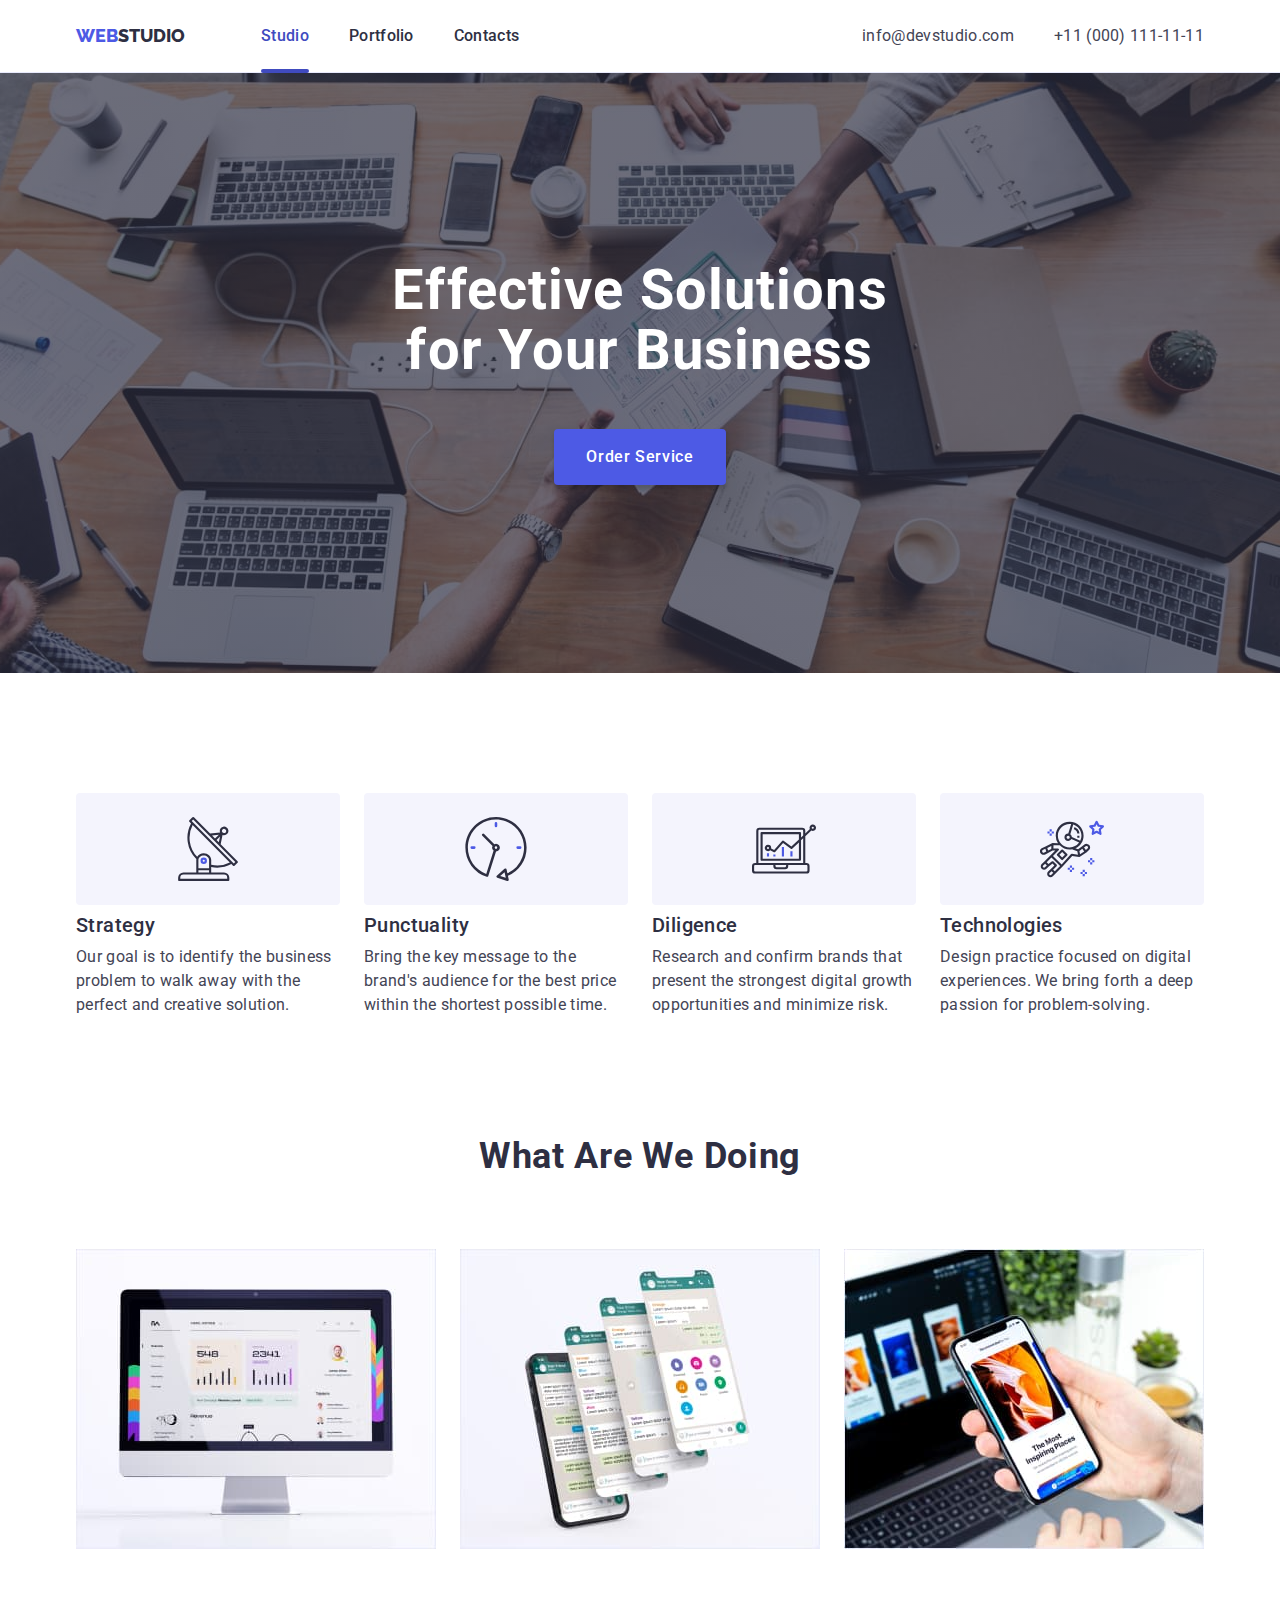
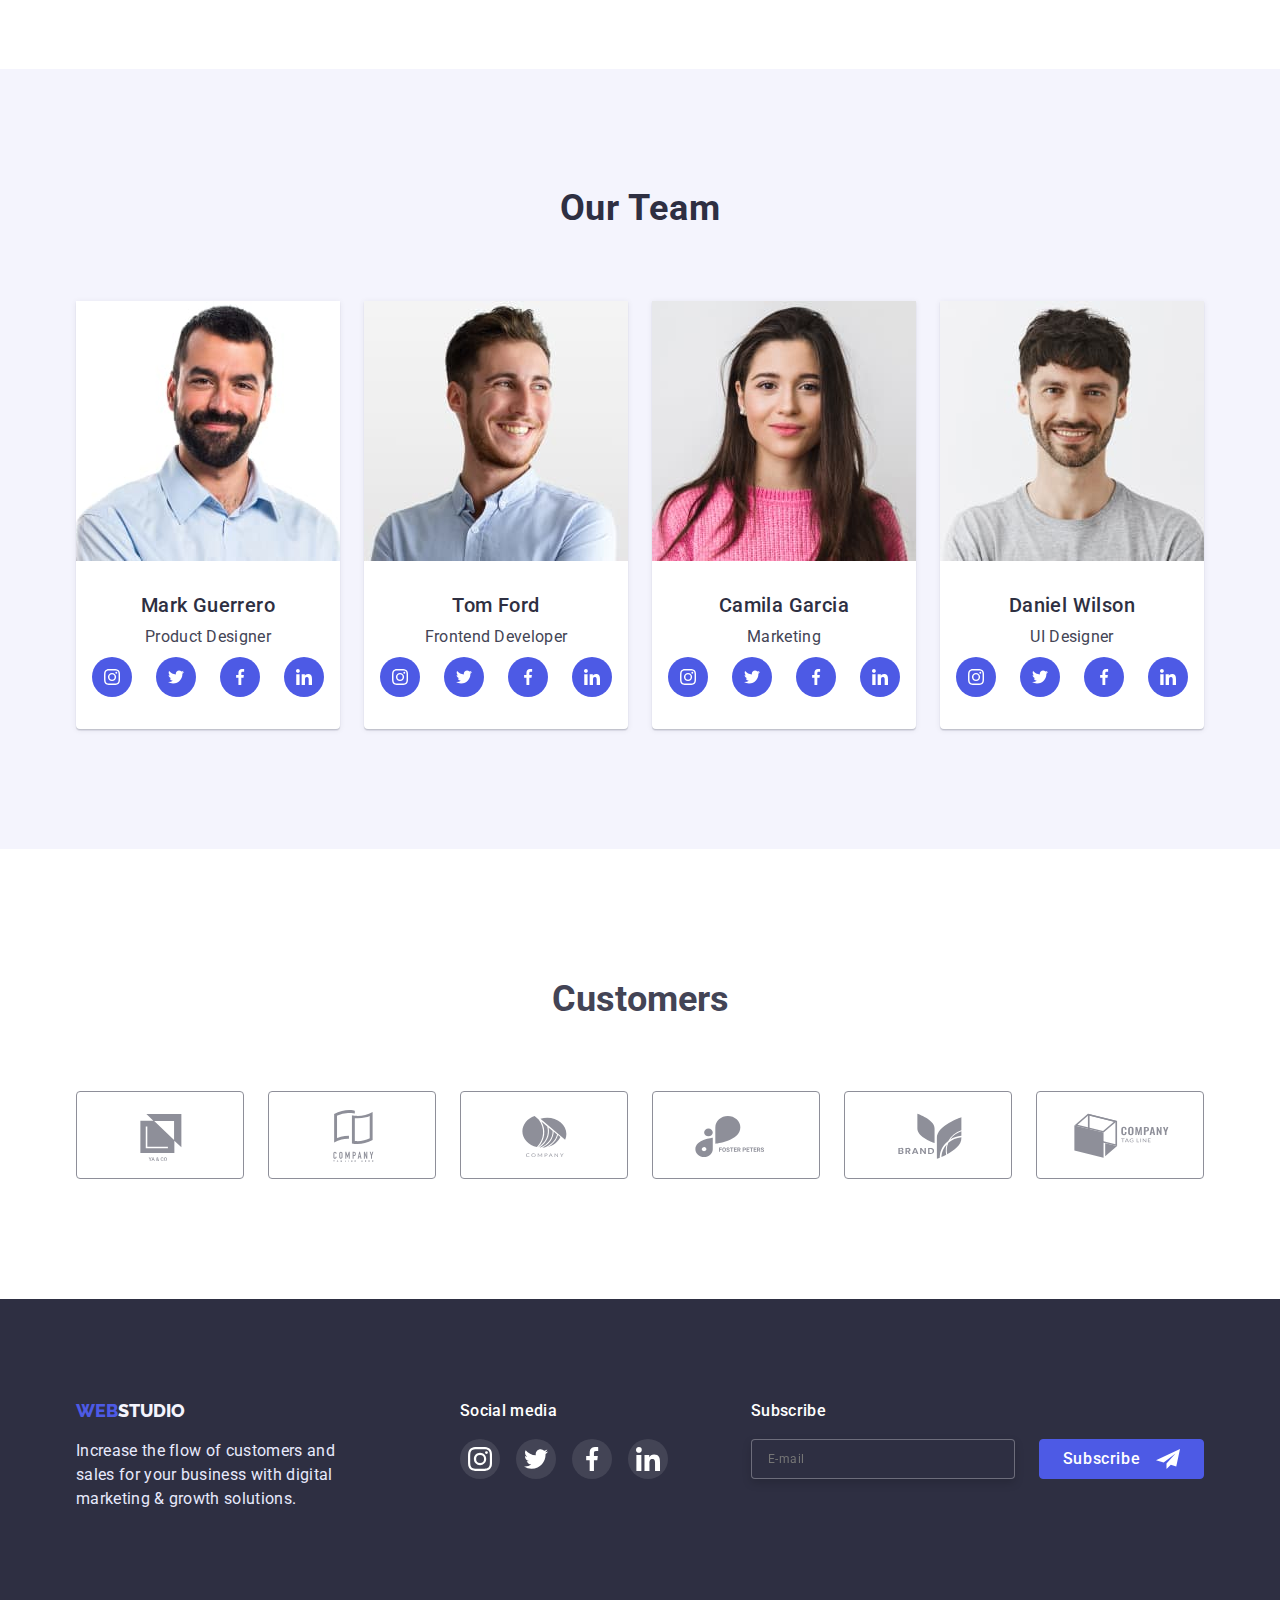
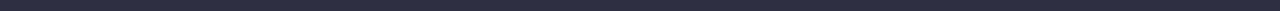
==== index.html @ e6621006 "fix" ====
<!DOCTYPE html>
<html lang="en">
  <head>
    <meta charset="UTF-8" />
    <meta http-equiv="X-UA-Compatible" content="IE=edge" />
    <meta name="viewport" content="width=device-width, initial-scale=1.0" />
    <title>Main page</title>
    <link rel="preconnect" href="https://fonts.googleapis.com" />
    <link rel="preconnect" href="https://fonts.gstatic.com" crossorigin />
    <link
      href="https://fonts.googleapis.com/css2?family=Raleway:wght@800&family=Roboto:wght@400;500;700&display=swap"
      rel="stylesheet"
    />
    <link
      rel="stylesheet"
      href="https://cdnjs.cloudflare.com/ajax/libs/modern-normalize/1.1.0/modern-normalize.min.css"
    />
    <link rel="stylesheet" href="./css/styles.css" />
  </head>

  <body>
    <header class="header">
      <div class="container header-container">
        <nav class="header-navigation">
          <a class="logo-navigation" href="./index.html"
            >WEB<span class="logo">STUDIO</span></a
          >
          <ul class="header-list">
            <li class="header-list-item">
              <a class="nav-link active" href="./index.html">Studio</a>
            </li>
            <li>
              <a class="nav-link" href="./portfolio.html">Portfolio</a>
            </li>
            <li>
              <a class="nav-link" href="./contacts.html">Contacts</a>
            </li>
          </ul>
        </nav>

        <address class="header-address">
          <ul class="address-list">
            <li>
              <a class="address-link" href="mailto:info@devstudio.com"
                >info@devstudio.com</a
              >
            </li>
            <li>
              <a class="address-link" href="tel:+110001111111"
                >+11 (000) 111-11-11</a
              >
            </li>
          </ul>
        </address>
      </div>
    </header>

    <main>
      <!-- Hero -->
      <section class="hero-section">
        <div class="container">
          <h1 class="hero-title">Effective Solutions for Your Business</h1>
          <button class="hero-button" data-modal-open type="button">
            Order Service
          </button>
        </div>
      </section>

      <!-- Features -->
      <section class="features-section">
        <div class="container">
          <h2 class="visually-hidden">Features</h2>
          <ul class="features-list">
            <li class="features-item">
              <div class="features-rectangle">
                <svg class="features-icons" width="64px" height="64px">
                  <use href="./images/icons.svg#icon-antenna"></use>
                </svg>
              </div>
              <h3 class="features-subtitle">Strategy</h3>
              <p class="features-text">
                Our goal is to identify the business problem to walk away with
                the perfect and creative solution.
              </p>
            </li>
            <li class="features-item">
              <div class="features-rectangle">
                <svg class="features-icons" width="64px" height="64px">
                  <use href="./images/icons.svg#icon-clock"></use>
                </svg>
              </div>
              <h3 class="features-subtitle">Punctuality</h3>
              <p class="features-text">
                Bring the key message to the brand's audience for the best price
                within the shortest possible time.
              </p>
            </li>
            <li class="features-item">
              <div class="features-rectangle">
                <svg class="features-icons" width="64px" height="64px">
                  <use href="./images/icons.svg#icon-diagram"></use>
                </svg>
              </div>
              <h3 class="features-subtitle">Diligence</h3>
              <p class="features-text">
                Research and confirm brands that present the strongest digital
                growth opportunities and minimize risk.
              </p>
            </li>
            <li class="features-item">
              <div class="features-rectangle">
                <svg class="features-icons" width="64px" height="64px">
                  <use href="./images/icons.svg#icon-astronaut"></use>
                </svg>
              </div>
              <h3 class="features-subtitle">Technologies</h3>
              <p class="features-text">
                Design practice focused on digital experiences. We bring forth a
                deep passion for problem-solving.
              </p>
            </li>
          </ul>
        </div>
      </section>

      <!-- Doing -->
      <section class="doing-section">
        <div class="container">
          <h2 class="doing-title">What Are We Doing</h2>
          <ul class="doing-list">
            <li class="doing-item">
              <img
                class="doing-img"
                src="./images/Monitor.jpg"
                alt="Monitor"
                width="360"
              />
            </li>
            <li class="doing-item">
              <img
                class="doing-img"
                src="./images/Phone.jpg"
                alt="Phone"
                width="360"
              />
            </li>
            <li class="doing-item">
              <img
                src="./images/Phone_in_hand.jpg"
                alt="Phone in hand"
                width="360"
              />
            </li>
          </ul>
        </div>
      </section>

      <!-- Team -->
      <section class="team-section">
        <div class="container">
          <h2 class="team-title">Our Team</h2>
          <ul class="team-list">
            <li class="team-item">
              <img
                class="team-img"
                src="./images/Product_Designer.jpg"
                alt="Product Designer"
                width="264"
              />
              <div class="team-card">
                <h3 class="team-subtitle">Mark Guerrero</h3>
                <p class="team-text">Product Designer</p>
                <ul class="team-soc-list list">
                  <li class="team-soc-item">
                    <a class="team-soc-link link" href="">
                      <svg class="team-soc-icon" width="16px" height="16px">
                        <use href="./images/icons.svg#icon-instagram"></use>
                      </svg>
                    </a>
                  </li>
                  <li class="team-soc-item">
                    <a class="team-soc-link link" href="">
                      <svg class="team-soc-icon" width="16px" height="16px">
                        <use href="./images/icons.svg#icon-twitter"></use>
                      </svg>
                    </a>
                  </li>
                  <li class="team-soc-item">
                    <a class="team-soc-link link" href="">
                      <svg class="team-soc-icon" width="16px" height="16px">
                        <use href="./images/icons.svg#icon-facebook"></use>
                      </svg>
                    </a>
                  </li>
                  <li class="team-soc-item">
                    <a class="team-soc-link link" href="">
                      <svg class="team-soc-icon" width="16px" height="16px">
                        <use href="./images/icons.svg#icon-linkedin"></use>
                      </svg>
                    </a>
                  </li>
                </ul>
              </div>
            </li>
            <li class="team-item">
              <img
                class="team-img"
                src="./images/Frontend_Developer.jpg"
                alt="Frontend Developer"
                width="264"
              />
              <div class="team-card">
                <h3 class="team-subtitle">Tom Ford</h3>
                <p class="team-text">Frontend Developer</p>
                <ul class="team-soc-list list">
                  <li class="team-soc-item">
                    <a class="team-soc-link link" href="">
                      <svg class="team-soc-icon" width="16px" height="16px">
                        <use href="./images/icons.svg#icon-instagram"></use>
                      </svg>
                    </a>
                  </li>
                  <li class="team-soc-item">
                    <a class="team-soc-link link" href="">
                      <svg class="team-soc-icon" width="16px" height="16px">
                        <use href="./images/icons.svg#icon-twitter"></use>
                      </svg>
                    </a>
                  </li>
                  <li class="team-soc-item">
                    <a class="team-soc-link link" href="">
                      <svg class="team-soc-icon" width="16px" height="16px">
                        <use href="./images/icons.svg#icon-facebook"></use>
                      </svg>
                    </a>
                  </li>
                  <li class="team-soc-item">
                    <a class="team-soc-link link" href="">
                      <svg class="team-soc-icon" width="16px" height="16px">
                        <use href="./images/icons.svg#icon-linkedin"></use>
                      </svg>
                    </a>
                  </li>
                </ul>
              </div>
            </li>
            <li class="team-item">
              <img
                class="team-img"
                src="./images/Marketing.jpg"
                alt="Marketing"
                width="264"
              />
              <div class="team-card">
                <h3 class="team-subtitle">Camila Garcia</h3>
                <p class="team-text">Marketing</p>
                <ul class="team-soc-list list">
                  <li class="team-soc-item">
                    <a class="team-soc-link link" href="">
                      <svg class="team-soc-icon" width="16px" height="16px">
                        <use href="./images/icons.svg#icon-instagram"></use>
                      </svg>
                    </a>
                  </li>
                  <li class="team-soc-item">
                    <a class="team-soc-link link" href="">
                      <svg class="team-soc-icon" width="16px" height="16px">
                        <use href="./images/icons.svg#icon-twitter"></use>
                      </svg>
                    </a>
                  </li>
                  <li class="team-soc-item">
                    <a class="team-soc-link link" href="">
                      <svg class="team-soc-icon" width="16px" height="16px">
                        <use href="./images/icons.svg#icon-facebook"></use>
                      </svg>
                    </a>
                  </li>
                  <li class="team-soc-item">
                    <a class="team-soc-link link" href="">
                      <svg class="team-soc-icon" width="16px" height="16px">
                        <use href="./images/icons.svg#icon-linkedin"></use>
                      </svg>
                    </a>
                  </li>
                </ul>
              </div>
            </li>
            <li class="team-item">
              <img
                class="team-img"
                src="./images/UI_Designer.jpg"
                alt="UI Designer"
                width="264"
              />
              <div class="team-card">
                <h3 class="team-subtitle">Daniel Wilson</h3>
                <p class="team-text">UI Designer</p>
                <ul class="team-soc-list list">
                  <li class="team-soc-item">
                    <a class="team-soc-link link" href="">
                      <svg class="team-soc-icon" width="16px" height="16px">
                        <use href="./images/icons.svg#icon-instagram"></use>
                      </svg>
                    </a>
                  </li>
                  <li class="team-soc-item">
                    <a class="team-soc-link link" href="">
                      <svg class="team-soc-icon" width="16px" height="16px">
                        <use href="./images/icons.svg#icon-twitter"></use>
                      </svg>
                    </a>
                  </li>
                  <li class="team-soc-item">
                    <a class="team-soc-link link" href="">
                      <svg class="team-soc-icon" width="16px" height="16px">
                        <use href="./images/icons.svg#icon-facebook"></use>
                      </svg>
                    </a>
                  </li>
                  <li class="team-soc-item">
                    <a class="team-soc-link link" href="">
                      <svg class="team-soc-icon" width="16px" height="16px">
                        <use href="./images/icons.svg#icon-linkedin"></use>
                      </svg>
                    </a>
                  </li>
                </ul>
              </div>
            </li>
          </ul>
        </div>
      </section>

      <!-- Customers -->
      <section class="customers-section">
        <div class="container">
          <h2 class="customers-title">Customers</h2>
          <ul class="customers-list list">
            <li class="customers-item">
              <a class="customers-client-link link" href="">
                <svg class="customers-client-icon" width="104px" height="56px">
                  <use href="./images/icons.svg#icon-client-1"></use>
                </svg>
              </a>
            </li>
            <li class="customers-item">
              <a class="customers-client-link link" href="">
                <svg class="customers-client-icon" width="104px" height="56px">
                  <use href="./images/icons.svg#icon-client2"></use>
                </svg>
              </a>
            </li>
            <li class="customers-item">
              <a class="customers-client-link link" href="">
                <svg class="customers-client-icon" width="104px" height="56px">
                  <use href="./images/icons.svg#icon-client3"></use>
                </svg>
              </a>
            </li>
            <li class="customers-item">
              <a class="customers-client-link link" href="">
                <svg class="customers-client-icon" width="104px" height="56px">
                  <use href="./images/icons.svg#icon-client4"></use>
                </svg>
              </a>
            </li>
            <li class="customers-item">
              <a class="customers-client-link link" href="">
                <svg class="customers-client-icon" width="104px" height="56px">
                  <use href="./images/icons.svg#icon-client5"></use>
                </svg>
              </a>
            </li>
            <li class="customers-item">
              <a class="customers-client-link link" href="">
                <svg class="customers-client-icon" width="104px" height="56px">
                  <use href="./images/icons.svg#icon-client6"></use>
                </svg>
              </a>
            </li>
          </ul>
        </div>
      </section>
    </main>

    <!-- Page footer -->
    <footer class="footer">
      <div class="backdrop is-hidden" data-modal>
        <div class="modal">
          <button type="button" class="modal-close" data-modal-close>
            <svg class="modal-close-icon" width="8" height="8">
              <use href="./images/icons.svg#icon-Vector"></use>
            </svg>
          </button>
          <p class="modal-title">
            Leave your contacts and we will call you back
          </p>
          <form class="modal-form">
            <div class="modal-field">
              <label class="modal-input-text" for="name">Name</label>
              <div class="input-wrap">
                <input
                  type="text"
                  name="name"
                  class="modal-input"
                  id="name"
                  required
                />
                <svg class="modal-icon" width="18" height="18">
                  <use href="./images/icons.svg#icon-person"></use>
                </svg>
              </div>
            </div>

            <div class="modal-field">
              <label class="modal-input-text" for="phone">Phone</label>
              <div class="input-wrap">
                <input type="tel" name="phone" class="modal-input" id="phone" />
                <svg class="modal-icon" width="18" height="24">
                  <use href="./images/icons.svg#icon-phone-black"></use>
                </svg>
              </div>
            </div>

            <div class="modal-field">
              <label class="modal-input-text" for="e-mail">E-male</label>
              <div class="input-wrap">
                <input
                  aria-label="E-mail"
                  type="e-mail"
                  name="e-mail"
                  class="modal-input"
                  id="e-mail"
                />
                <svg class="modal-icon" width="18" height="24">
                  <use href="./images/icons.svg#icon-email-black"></use>
                </svg>
              </div>
            </div>
            <div class="input-wrap-textarea">
              <label class="modal-input-text" for="Comment">Comment</label>
              <textarea
                class="modal-input-textarea"
                name="modal-input-textarea"
                placeholder="Text Input"
                id="Comment"
                cols="30"
                rows="10"
              ></textarea>
            </div>
            <div class="policy">
              <input
                name="policy"
                class="input-check visually-hidden"
                id="policy"
                type="checkbox"
                value="true"
              />
              <label class="check-text" for="policy">
                <span>
                  <svg class="check-icon" width="10" height="8">
                    <use href="./images/icons.svg#icon-check"></use>
                  </svg>
                </span>
                <label for="policy"
                  >I accept the terms and conditions of the</label
                >
                <a class="check-text-link" href="">Privacy Policy</a>
              </label>
            </div>
            <button class="modal-button" type="submit">Send</button>
          </form>
        </div>
      </div>
      <div class="footer-container">
        <div class="footer-section">
          <a class="navi-footer link" href="./index.html"
            >WEB<span class="logo-footer">STUDIO</span></a
          >
          <p class="footer-text">
            Increase the flow of customers and sales for your business with
            digital marketing & growth solutions.
          </p>
        </div>
        <div class="footer-soc-section">
          <p class="footer-soc-text">Social media</p>
          <ul class="footer-soc-list">
            <li class="footer-soc-item">
              <a class="footer-soc-link link" href="">
                <svg class="footer-soc-icon" width="24px" height="24px">
                  <use href="./images/icons.svg#icon-instagram-2"></use>
                </svg>
              </a>
            </li>
            <li class="footer-soc-item">
              <a class="footer-soc-link link" href="">
                <svg class="footer-soc-icon" width="24px" height="24px">
                  <use href="./images/icons.svg#icon-twitter-1"></use>
                </svg>
              </a>
            </li>
            <li class="footer-soc-item">
              <a class="footer-soc-link link" href="">
                <svg class="footer-soc-icon" width="24px" height="24px">
                  <use href="./images/icons.svg#icon-facebook-1"></use>
                </svg>
              </a>
            </li>
            <li class="footer-soc-item">
              <a class="footer-soc-link link" href="">
                <svg class="footer-soc-icon" width="24px" height="24px">
                  <use href="./images/icons.svg#icon-linkedin-1"></use>
                </svg>
              </a>
            </li>
          </ul>
        </div>
        <div>
          <p class="footer-subscribe">Subscribe</p>
          <form class="footer-form">
            <input
              class="footer-email"
              type="Email"
              name="Email"
              placeholder="E-mail"
            />
            <button class="subscribe-btn">
              Subscribe
              <svg class="subscribe-btn-icon" width="24px" height="24px">
                <use href="./images/icons.svg#icon-Frame"></use>
              </svg>
            </button>
          </form>
        </div>
      </div>
    </footer>
    <script src="./js/modal.js"></script>
  </body>
</html>
---- css/styles.css ----
:root {
  --primary-text-color: #434455;
  --secondary-text-color: #2e2f42;
  --footer-text-color: #e7e9fc;
  --primary-bg-color: #2e2f42;
  --hero-bg-color: rgba(46, 47, 66, 0.7);
  --light-mode-bg: #f4f4fd;
  --active-states-color: #4d5ae5;
  --pressed-state-color: #404bbf;
  --linear-gradient: linear-gradient(
    rgba(46, 47, 66, 0.7),
    rgba(46, 47, 66, 0.7)
  );
  --footer-item-activ: rgba(255, 255, 255, 0.1);
  --footer--item-pressed: #31d0aa;
  --light-slate: #8e8f99;
}

a {
  text-decoration: none;
}

ul {
  list-style: none;
  margin: 0;
  padding-left: 0;
}

p,
h1,
h2,
h3,
h4,
h5,
h6 {
  margin: 0;
}

button {
  cursor: pointer;
}

img {
  display: block;
}

body {
  display: flex;
  flex-direction: column;
  justify-content: space-between;
  min-height: 100vh;
  font-family: "Roboto", sans-serif;
  font-size: 16px;
  color: var(--primary-text-color);
  background-color: #fff;
  margin: 0;
}

.link {
  text-decoration: none;
}

.visually-hidden {
  position: absolute;
  white-space: nowrap;
  width: 1px;
  height: 1px;
  overflow: hidden;
  border: 0;
  padding: 0;
  clip: rect(0, 0, 0, 0);
  clip-path: inset(50%);
  margin: -1px;
}

.container {
  margin: 0 auto;
  padding: 0 15px;
  width: 1158px;
}

.header {
  background-color: #fff;
  border-bottom: 1px solid #e7e9fc;
  box-shadow: 0px 2px 1px rgba(46, 47, 66, 0.08),
    0px 1px 1px rgba(46, 47, 66, 0.16), 0px 1px 6px rgba(46, 47, 66, 0.08);
}

.logo-navigation {
  font-family: "Raleway", sans-serif;
  font-weight: 800;
  font-size: 18px;
  line-height: 1.33;
  text-transform: uppercase;
  color: #4d5ae5;
  margin-right: 76px;
}

.logo {
  color: #2e2f42;
}

.header-container {
  display: flex;
  align-items: center;
  height: 72px;
}

.header-navigation {
  display: flex;
  margin-right: auto;
}

.header-list {
  display: flex;
  gap: 40px;
}

.header-list-item {
  position: relative;
}

.active {
  display: flex;
  align-items: flex-end;
}

.active::after {
  content: "";
  width: 100%;
  height: 4px;
  border-radius: 2px;
  background-color: var(--pressed-state-color);
  position: absolute;
  bottom: -25px;
}

.header-address {
  display: flex;
  align-items: center;
}

.address-list {
  display: flex;
  gap: 40px;
  font-style: normal;
}

.nav-link {
  position: relative;
  font-weight: 500;
  font-size: 16px;
  line-height: 1.5;
  letter-spacing: 0.02em;
  color: var(--secondary-text-color);
  transition-property: color;
  transition-timing-function: cubic-bezier(0.4, 0, 0.2, 1);
  transition-duration: 250ms;
}

.nav-link:hover,
.nav-link:focus,
.nav-link.active {
  color: var(--pressed-state-color);
}

.address-link:hover,
.address-link:focus {
  color: var(--pressed-state-color);
}

.address-link {
  font-size: 16px;
  line-height: 1.5;
  letter-spacing: 0.02em;
  color: var(--primary-text-color);
  transition-property: color;
  transition-timing-function: cubic-bezier(0.4, 0, 0.2, 1);
  transition-duration: 250ms;
}

.hero-section {
  display: flex;
  align-items: center;
  text-align: center;
  min-height: 600px;
  max-width: 1440px;
  margin-right: auto;
  margin-left: auto;
  background-color: var(--primary-bg-color);
  background-image: var(--linear-gradient), url(../images/people-office.jpg);
  background-repeat: no-repeat;
  background-position: center;
  background-size: cover;
}

.hero-title {
  width: 496px;
  text-align: center;
  font-size: 56px;
  line-height: 1.07;
  letter-spacing: 0.02em;
  color: #fff;
  margin: 0 auto;
  margin-bottom: 48px;
}

.hero-button {
  font-family: inherit;
  background: var(--active-states-color);
  font-weight: 500;
  font-size: 16px;
  line-height: 24px;
  letter-spacing: 0.04em;
  color: #fff;
  border: none;
  padding: 16px 32px;
  box-shadow: 0px 4px 4px rgba(0, 0, 0, 0.15);
  border-radius: 4px;
  transition-property: background-color, box-shadow;
  transition-timing-function: cubic-bezier(0.4, 0, 0.2, 1);
  transition-duration: 250ms;
}

.hero-button:hover,
.hero-button:focus {
  background-color: var(--pressed-state-color);
  box-shadow: 0px 4px 4px rgba(0, 0, 0, 0.15);
}

.features-section {
  padding-top: 120px;
  padding-bottom: 120px;
}

.features-rectangle {
  display: flex;
  align-items: center;
  justify-content: center;
  width: 264px;
  height: 112px;
  background: #f4f4fd;
  border-radius: 4px;
  margin-bottom: 8px;
}

.features-icons {
  width: 64px;
  height: 64px;
  fill: currentColor;
}

.features-subtitle,
.team-subtitle,
.filter-subtitle {
  font-weight: 500;
  font-size: 20px;
  line-height: 1.2;
  letter-spacing: 0.02em;
  color: var(--secondary-text-color);
  margin: 0 0 8px 0;
}

.features-list {
  display: flex;
  gap: 24px;
}

.features-item {
  width: 264px;
}

.features-text {
  font-size: 16px;
  line-height: 1.5;
  letter-spacing: 0.02em;
  color: var(--primary-text-color);
}

.doing-section {
  padding-bottom: 120px;
}

.doing-title {
  font-weight: 700;
  font-size: 36px;
  line-height: 1.11;
  letter-spacing: 0.02em;
  text-align: center;
  color: var(--secondary-text-color);
  margin-bottom: 72px;
}

.doing-list {
  display: flex;
  align-items: center;
  gap: 24px;
}

.team-section {
  padding-top: 120px;
  padding-bottom: 120px;
  background-color: var(--light-mode-bg);
}

.team-title {
  font-weight: 700;
  font-size: 36px;
  line-height: 1.11;
  letter-spacing: 0.02em;
  text-align: center;
  color: var(--secondary-text-color);
}

.team-title {
  background-color: var(--light-mode-bg);
  margin-bottom: 72px;
}

.team-list {
  display: flex;
  text-align: center;
  background: var(--light-mode-bg);
  gap: 24px;
}

.team-item {
  background: #fff;
  box-shadow: 0px 1px 6px rgba(46, 47, 66, 0.08),
    0px 1px 1px rgba(46, 47, 66, 0.16), 0px 2px 1px rgba(46, 47, 66, 0.08);
  border-radius: 0px 0px 4px 4px;
}

.team-card {
  padding: 32px 16px;
}

.team-subtitle {
  margin-bottom: 8px;
}

.team-text {
  font-size: 16px;
  line-height: 1.5;
  letter-spacing: 0.02em;
  color: var(--primary-text-color);
  margin-bottom: 8px;
}

.team-soc-list {
  display: flex;
  justify-content: center;
  gap: 24px;
}

.team-soc-item {
  width: 40px;
  height: 40px;
}

.team-soc-link {
  display: flex;
  align-items: center;
  justify-content: center;
  width: 100%;
  height: 100%;
  border-radius: 50%;
  border-color: var(--active-states-color);
  background-color: var(--active-states-color);
  transition-property: background-color;
  transition-timing-function: cubic-bezier(0.4, 0, 0.2, 1);
  transition-duration: 250ms;
}

.team-soc-link:is(:hover, :focus) {
  background-color: var(--pressed-state-color);
}

.team-soc-icon {
  width: 16px;
  height: 16px;
  fill: #fff;
}

.customers-section {
  padding-top: 130px;
  padding-bottom: 120px;
}

.customers-title {
  font-weight: 700;
  font-size: 36px;
  line-height: 40px;
  text-align: center;
  margin-bottom: 72px;
}

.customers-list {
  display: flex;
  align-items: center;
  justify-content: center;
  gap: 24px;
}

.customers-item {
  width: 168px;
  height: 88px;
}

.customers-client-link:is(:hover, :focus) {
  border-color: var(--pressed-state-color);
}

.customers-client-link:is(:hover, :focus) .customers-client-icon {
  fill: var(--pressed-state-color);
}

.customers-client-link {
  display: flex;
  align-items: center;
  justify-content: center;
  width: 100%;
  height: 100%;
  border: 1px solid var(--light-slate);
  border-radius: 4px;
  color: var(--light-slate);
  transition-property: color, fill;
  transition-timing-function: cubic-bezier(0.4, 0, 0.2, 1);
  transition: 250ms;
}

.customers-client-icon {
  display: flex;
  align-items: center;
  justify-content: center;
  fill: currentColor;
  transition-property: fill;
  transition-timing-function: cubic-bezier(0.4, 0, 0.2, 1);
  transition: 250ms;
}

.card-content {
  padding: 32px 16px;
  border-right: 1px solid #e7e9fc;
  border-bottom: 1px solid #e7e9fc;
  border-left: 1px solid #e7e9fc;
}

.filter-section {
  padding-top: 96px;
  padding-bottom: 120px;
}

.filter-button-list {
  display: flex;
  justify-content: center;
  margin-bottom: 72px;
  gap: 48px 24px;
}

.filter-button:hover,
.filter-button:focus {
  color: #fff;
  background-color: var(--pressed-state-color);
  box-shadow: 0px 3px 1px rgba(0, 0, 0, 0.1), 0px 2px 1px rgba(0, 0, 0, 0.08),
    0px 2px 2px rgba(0, 0, 0, 0.12);
  border: solid 1px var(--pressed-state-color);
}

.filter-button {
  font-family: inherit;
  font-weight: 500;
  font-size: 16px;
  line-height: 1.5;
  letter-spacing: 0.04em;
  color: var(--active-states-color);
  background: var(--light-mode-bg);
  border: 1px solid #e7e9fc;
  border-radius: 4px;
  padding: 12px 24px;
  transition-property: box-shadow, background-color, border;
  transition-timing-function: cubic-bezier(0.4, 0, 0.2, 1);
  transition-duration: 250ms;
}

.filter-list {
  display: flex;
  flex-wrap: wrap;
  gap: 48px 24px;
}

.filter-list-item {
  position: relative;
  box-shadow: 0px 1px 6px rgba(46, 47, 66, 0.08);
  width: calc((100% - 48px) / 3);
}

.filter-list-link:is(:hover, :focus) .filter-cover-text {
  transform: translateY(0);
}

.filter-cover-wrap {
  position: relative;
  overflow: hidden;
}

.filter-list-link {
  transition-property: box-shadow;
  transition-timing-function: cubic-bezier(0.4, 0, 0.2, 1);
  transition-duration: 250ms;
}

.filter-list-link:hover,
.filter-list-link:focus {
  display: block;
  transform: translateY(0);
  box-shadow: 0px 1px 6px rgba(46, 47, 66, 0.08),
    0px 1px 1px rgba(46, 47, 66, 0.16), 0px 2px 1px rgba(46, 47, 66, 0.08);
}

.footer-list-link {
  transition-property: box-shadow;
  transition-timing-function: cubic-bezier(0.4, 0, 0.2, 1);
  transition-duration: 250ms;
}

.filter-cover-text {
  position: absolute;
  top: 0;
  font-weight: 400;
  font-size: 16px;
  line-height: 1.5;
  letter-spacing: 0.02em;
  color: #f4f4fd;
  background-color: var(--active-states-color);
  padding: 40px 32px;
  height: 100%;
  transform: translateY(100%);
  transition-property: color;
  transition: cubic-bezier(0.4, 0, 0.2, 1);
  transition-duration: 250ms;
}

.filter-subtitle {
  margin-bottom: 8px;
}

.filter-text {
  font-size: 16px;
  line-height: 1.5;
  letter-spacing: 0.02em;
  color: var(--primary-text-color);
}

.footer {
  padding: 100px 0;
  background: var(--primary-bg-color);
}

.backdrop {
  position: fixed;
  top: 0;
  width: 100%;
  height: 100%;
  background-color: rgba(46, 47, 66, 0.4);
  transition-timing-function: cubic-bezier(0.4, 0, 0.2, 1);
  transition-duration: 250ms;
}

.modal {
  position: absolute;
  top: 50%;
  left: 50%;
  transform: translate(-50%, -50%);
  width: 408px;
  min-height: 576px;
  background: #fcfcfc;
  box-shadow: 0px 1px 1px rgba(0, 0, 0, 0.14), 0px 1px 3px rgba(0, 0, 0, 0.12),
    0px 2px 1px rgba(0, 0, 0, 0.2);
  border-radius: 4px;
  padding: 24px;
}

.modal-close {
  display: flex;
  align-items: center;
  justify-content: center;
  width: 24px;
  height: 24px;
  border-radius: 50%;
  background: var(--footer-text-color);
  border: 1px solid rgba(0, 0, 0, 0.1);
  margin-left: auto;
  margin-bottom: 24px;
  padding: 0;
  transition-property: background-color, fill;
  transition-timing-function: cubic-bezier(0.4, 0, 0.2, 1);
  transition-duration: 250ms;
}

.modal-close:is(:hover, :focus) {
  background-color: var(--active-states-color);
  fill: #fff;
}

.modal-title {
  font-weight: 500;
  font-size: 16px;
  line-height: 1.5;
  text-align: center;
  letter-spacing: 0.02em;
  color: #2e2f42;
  margin-bottom: 16px;
}

.modal-field {
  position: relative;
  margin-bottom: 8px;
}

.input-wrap {
  position: relative;
}

.modal-input-name {
  font-weight: 400;
  font-size: 12px;
  line-height: 1.3px;
  color: #8e8f99;
  margin-bottom: 4px;
}

.modal-input {
  width: 100%;
  height: 40px;
  border: 1px solid rgba(33, 33, 33, 0.2);
  border-radius: 4px;
  background-color: transparent;
  padding-left: 38px;
  font-weight: 400;
  font-size: 12px;
  line-height: 1.3;
  letter-spacing: 0.04em;
  outline: transparent;
  transition-property: background-color, border-color;
  transition-timing-function: cubic-bezier(0.4, 0, 0.2, 1);
  transition-duration: 250ms;
}

.modal-input:focus {
  border-color: var(--active-states-color);
}

.modal-input:focus + .modal-icon {
  fill: var(--active-states-color);
}

.modal-icon {
  position: absolute;
  left: 16px;
  top: 50%;
  transform: translateY(-50%);
  transition-property: fill;
  transition-timing-function: cubic-bezier(0.4, 0, 0.2, 1);
  transition-duration: 250ms;
}

.modal-input-text {
  display: block;
  font-weight: 400;
  font-size: 12px;
  letter-spacing: 0.04em;
  color: rgba(117, 117, 117, 0.5);
  border-radius: 4px;
  background-color: transparent;
  margin-bottom: 4px;
}

.modal-input-textarea {
  display: block;
  width: 360px;
  height: 120px;
  border: 1px solid rgba(33, 33, 33, 0.2);
  border-radius: 4px;
  resize: none;
  font-weight: 400;
  font-size: 12px;
  line-height: 1.3;
  letter-spacing: 0.04em;
  outline: transparent;
  padding: 8px 16px;
  margin-bottom: 16px;
}

.modal-input-textarea:focus {
  border-color: var(--active-states-color);
}

.modal-button {
  font-weight: 500;
  font-size: 16px;
  line-height: 1.5;
  display: flex;
  align-items: center;
  justify-content: center;
  text-align: center;
  letter-spacing: 0.04em;
  color: #ffffff;
  min-width: 169px;
  height: 56px;
  background: #4d5ae5;
  box-shadow: 0px 4px 4px rgba(0, 0, 0, 0.15);
  border: 1px solid #4d5ae5;
  border-radius: 4px;
  margin: 0 auto;
  padding: 16px 32px;
  transition-property: background-color, border-color;
  transition-timing-function: cubic-bezier(0.4, 0, 0.2, 1);
  transition-duration: 250ms;
}

.policy {
  margin-bottom: 24px;
}

.check-text {
  display: flex;
  font-weight: 400;
  font-size: 12px;
  line-height: 1.3;
  letter-spacing: 0.04em;
  color: #757575;
}

.check-text span {
  width: 16px;
  height: 16px;
  border: 1.25px solid #2e2f42;
  border-radius: 2px;
  display: flex;
  align-items: center;
  justify-content: center;
  fill: transparent;
  margin-right: 8px;
  transition-duration: 250ms;
}

.check-text-link {
  text-decoration: underline;
  color: #4d5ae5;
  margin-left: 3px;
}

.input-check:checked + .check-text span {
  border: none;
  background-color: var(--pressed-state-color);
  fill: #f4f4fd;
}

.modal-button:is(:hover, :focus) {
  background-color: var(--pressed-state-color);
}
.footer-container {
  display: flex;
  width: 1158px;
  margin: 0 auto;
  padding: 0 15px;
}

.footer-section {
  margin-right: 120px;
}

.navi-footer {
  font-family: "Raleway", sans-serif;
  font-weight: 800;
  font-size: 18px;
  line-height: 1.33;
  text-transform: uppercase;
  color: #4d5ae5;
}

.logo-footer {
  color: #f4f4fd;
}

.footer-text {
  font-size: 16px;
  line-height: 1.5;
  letter-spacing: 0.02em;
  color: var(--footer-text-color);
  width: 264px;
  margin-top: 16px;
}

.footer-soc-section {
  margin-right: auto;
}

.footer-soc-text {
  font-weight: 500;
  font-size: 16px;
  line-height: 1.5;
  letter-spacing: 0.02em;
  color: #ffffff;
  margin-bottom: 16px;
}

.footer-soc-list {
  display: flex;
  gap: 16px;
}

.footer-soc-item {
  width: 40px;
  height: 40px;
}

.footer-soc-link:hover,
.footer-soc-link:focus {
  background-color: var(--footer--item-pressed);
}

.footer-soc-link {
  display: flex;
  align-items: center;
  justify-content: center;
  width: 100%;
  height: 100%;
  border-radius: 50%;
  background-color: var(--footer-item-activ);
  transition-property: background-color;
  transition: cubic-bezier(0.4, 0, 0.2, 1);
  transition-duration: 250ms;
}

.footer-soc-icon {
  fill: #fff;
}

.footer-form {
  display: flex;
  align-items: center;
}

.footer-subscribe {
  font-weight: 500;
  font-size: 16px;
  line-height: 1.5;
  letter-spacing: 0.02em;
  color: #ffffff;
  margin-bottom: 16px;
}
.footer-email {
  width: 264px;
  height: 40px;
  font-weight: 400;
  font-size: 12px;
  line-height: 1.2;
  letter-spacing: 0.04em;
  background-color: var(--primary-bg-color);
  color: rgba(255, 255, 255, 0.6);
  border: 1px solid rgba(255, 255, 255, 0.3);
  filter: drop-shadow(0px 4px 4px rgba(0, 0, 0, 0.15));
  border-radius: 4px;
  padding-left: 16px;
  margin-right: 24px;
}

.subscribe-btn {
  display: flex;
  align-items: center;
  justify-content: center;
  width: 165px;
  height: 40px;
  background: var(--active-states-color);
  border-radius: 4px;
  border: 1px solid var(--active-states-color);
  transition-property: background-color, box-shadow, border;
  transition: cubic-bezier(0.4, 0, 0.2, 1);
  transition-duration: 250ms;
  font-weight: 500;
  font-size: 16px;
  line-height: 1.2;
  letter-spacing: 0.04em;
  color: #ffffff;
  gap: 16px;
}

.subscribe-btn:is(:hover, :focus) {
  background-color: var(--pressed-state-color);
  border: 1px solid var(--pressed-state-color);
  box-shadow: 0px 4px 4px rgba(0, 0, 0, 0.15);
}

.subscribe-btn-icon {
  fill: #fff;
}

.is-hidden {
  opacity: 0;
  visibility: hidden;
  pointer-events: none;
}
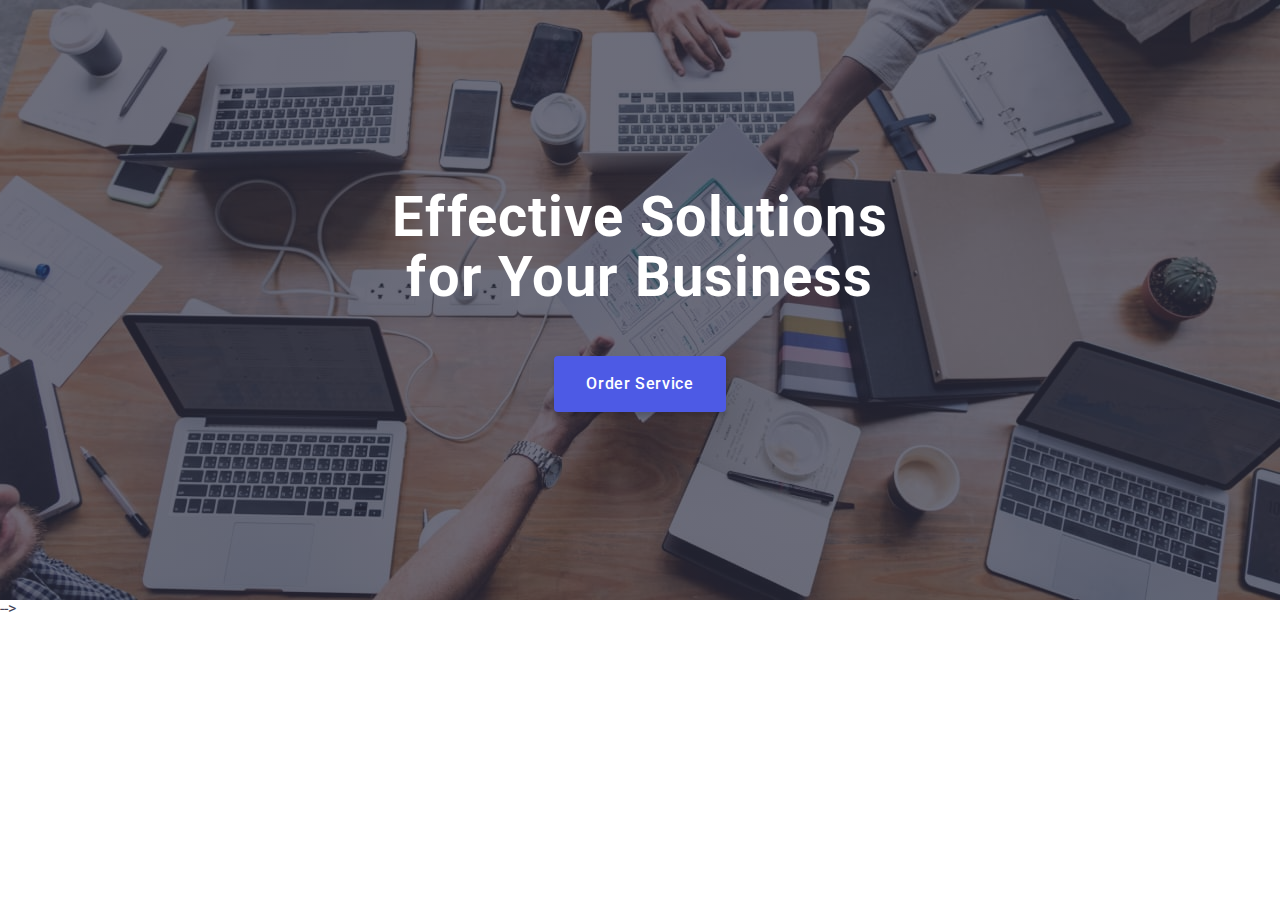
==== commit 910b3817: "fix" ====
--- a/index.html
+++ b/index.html
@@ -18,7 +18,7 @@
     <link rel="stylesheet" href="./css/styles.css" />
   </head>
 
-  <body>
+  <!-- <body>
     <header class="header">
       <div class="container header-container">
         <nav class="header-navigation">
@@ -53,7 +53,7 @@
           </ul>
         </address>
       </div>
-    </header>
+    </header> -->
 
     <main>
       <!-- Hero -->
@@ -66,7 +66,7 @@
         </div>
       </section>
 
-      <!-- Features -->
+      <!-- Features
       <section class="features-section">
         <div class="container">
           <h2 class="visually-hidden">Features</h2>
@@ -124,7 +124,7 @@
       </section>
 
       <!-- Doing -->
-      <section class="doing-section">
+      <!-- <section class="doing-section">
         <div class="container">
           <h2 class="doing-title">What Are We Doing</h2>
           <ul class="doing-list">
@@ -153,10 +153,10 @@
             </li>
           </ul>
         </div>
-      </section>
+      </section> --> -->
 
       <!-- Team -->
-      <section class="team-section">
+      <!-- <section class="team-section">
         <div class="container">
           <h2 class="team-title">Our Team</h2>
           <ul class="team-list">
@@ -330,10 +330,10 @@
             </li>
           </ul>
         </div>
-      </section>
+      </section> -->
 
       <!-- Customers -->
-      <section class="customers-section">
+      <!-- <section class="customers-section">
         <div class="container">
           <h2 class="customers-title">Customers</h2>
           <ul class="customers-list list">
@@ -382,10 +382,10 @@
           </ul>
         </div>
       </section>
-    </main>
+    </main> -->
 
     <!-- Page footer -->
-    <footer class="footer">
+    <!-- <footer class="footer">
       <div class="backdrop is-hidden" data-modal>
         <div class="modal">
           <button type="button" class="modal-close" data-modal-close>
@@ -472,8 +472,8 @@
             <button class="modal-button" type="submit">Send</button>
           </form>
         </div>
-      </div>
-      <div class="footer-container">
+      </div> -->
+      <!-- <div class="footer-container">
         <div class="footer-section">
           <a class="navi-footer link" href="./index.html"
             >WEB<span class="logo-footer">STUDIO</span></a
@@ -534,7 +534,7 @@
           </form>
         </div>
       </div>
-    </footer>
+    </footer> -->
     <script src="./js/modal.js"></script>
   </body>
 </html>
--- a/css/styles.css
+++ b/css/styles.css
@@ -16,6 +16,12 @@
   --light-slate: #8e8f99;
 }
 
+img {
+  display: block;
+  width: 100%;
+  height: auto;
+}
+
 a {
   text-decoration: none;
 }
@@ -76,7 +82,7 @@
 .container {
   margin: 0 auto;
   padding: 0 15px;
-  width: 1158px;
+  max-width: 426px;
 }
 
 .header {
@@ -183,8 +189,8 @@
   display: flex;
   align-items: center;
   text-align: center;
-  min-height: 600px;
-  max-width: 1440px;
+  width: 100%;
+  min-height: 432px;
   margin-right: auto;
   margin-left: auto;
   background-color: var(--primary-bg-color);
@@ -195,9 +201,9 @@
 }
 
 .hero-title {
-  width: 496px;
+  max-width: 319px;
   text-align: center;
-  font-size: 56px;
+  font-size: 36px;
   line-height: 1.07;
   letter-spacing: 0.02em;
   color: #fff;
@@ -447,15 +453,17 @@
 }
 
 .filter-section {
-  padding-top: 96px;
-  padding-bottom: 120px;
+  padding-top: 64px;
+  padding-bottom: 96px;
 }
 
 .filter-button-list {
   display: flex;
-  justify-content: center;
+  justify-content: flex-start;
   margin-bottom: 72px;
-  gap: 48px 24px;
+  gap: 24px;
+  flex-wrap: wrap;
+  width: 100%;
 }
 
 .filter-button:hover,
@@ -486,13 +494,13 @@
 .filter-list {
   display: flex;
   flex-wrap: wrap;
-  gap: 48px 24px;
+  gap: 48px 0;
 }
 
 .filter-list-item {
   position: relative;
   box-shadow: 0px 1px 6px rgba(46, 47, 66, 0.08);
-  width: calc((100% - 48px) / 3);
+  width: 100%;
 }
 
 .filter-list-link:is(:hover, :focus) .filter-cover-text {
@@ -536,7 +544,6 @@
   padding: 40px 32px;
   height: 100%;
   transform: translateY(100%);
-  transition-property: color;
   transition: cubic-bezier(0.4, 0, 0.2, 1);
   transition-duration: 250ms;
 }
@@ -614,12 +621,16 @@
 }
 
 .modal-field {
+  margin-bottom: 8px;
+}
+
+.input-wrap {
   position: relative;
   margin-bottom: 8px;
 }
 
-.input-wrap {
-  position: relative;
+.input-wrap-textarea {
+  padding-bottom: 16px;
 }
 
 .modal-input-name {
@@ -670,7 +681,7 @@
   font-weight: 400;
   font-size: 12px;
   letter-spacing: 0.04em;
-  color: rgba(117, 117, 117, 0.5);
+  color: #8e8f99;
   border-radius: 4px;
   background-color: transparent;
   margin-bottom: 4px;
@@ -689,7 +700,6 @@
   letter-spacing: 0.04em;
   outline: transparent;
   padding: 8px 16px;
-  margin-bottom: 16px;
 }
 
 .modal-input-textarea:focus {
@@ -902,3 +912,82 @@
   visibility: hidden;
   pointer-events: none;
 }
+
+@media screen and (min-width: 480px) {
+  .container {
+    margin: 0 auto;
+    padding: 0 15px;
+  }
+
+  .hero-section {
+    min-height: 436px;
+  }
+
+  .hero-title {
+    max-width: 494px;
+    text-align: center;
+    font-size: 56px;
+    line-height: 1.07;
+    letter-spacing: 0.02em;
+    color: #fff;
+    margin: 0 auto;
+    margin-bottom: 48px;
+    min-width: 496px;
+  }
+}
+
+@media screen and (min-width: 768px) {
+  .container {
+    margin: 0 auto;
+    padding: 0 15px;
+    min-width: 766px;
+  }
+
+  .hero-section {
+    min-height: 436px;
+    width: 100%;
+  }
+
+  .filter-list {
+    display: flex;
+    flex-wrap: wrap;
+    gap: 72px 24px;
+  }
+
+  .filter-list-item {
+    width: calc((100% - 24px) / 2);
+  }
+
+  .filter-section {
+    padding-top: 64px;
+    padding-bottom: 96px;
+  }
+
+  .filter-button-list {
+    justify-content: center;
+    margin-bottom: 64px;
+  }
+}
+@media screen and (min-width: 1200px) {
+  .container {
+    margin: 0 auto;
+    padding: 0 15px;
+    max-width: 1158px;
+  }
+
+  .hero-section {
+    min-height: 600px;
+    max-width: 1440px;
+  }
+
+  .filter-list {
+    display: flex;
+    justify-content: center;
+    flex-wrap: wrap;
+    gap: 48px 24px;
+  }
+
+  .filter-list-item {
+    width: calc((100% - 48px) / 3);
+  }
+}
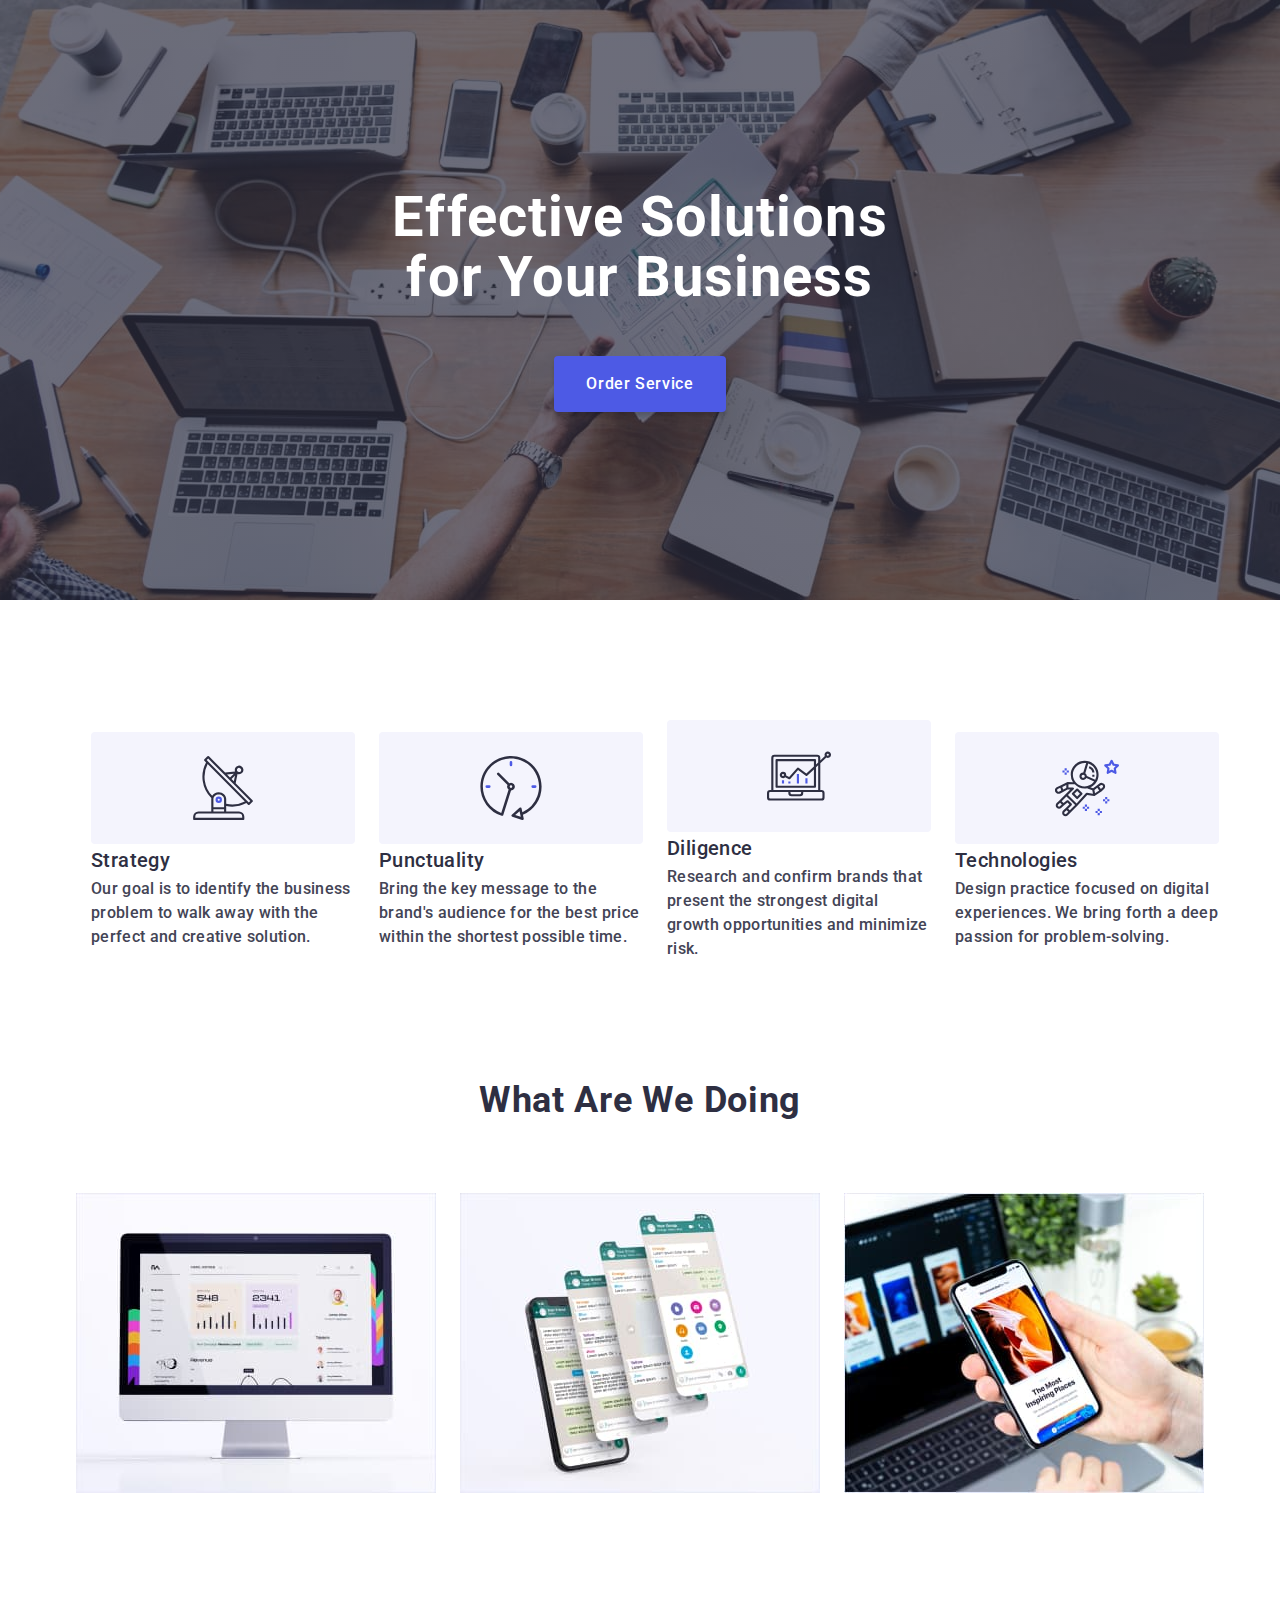
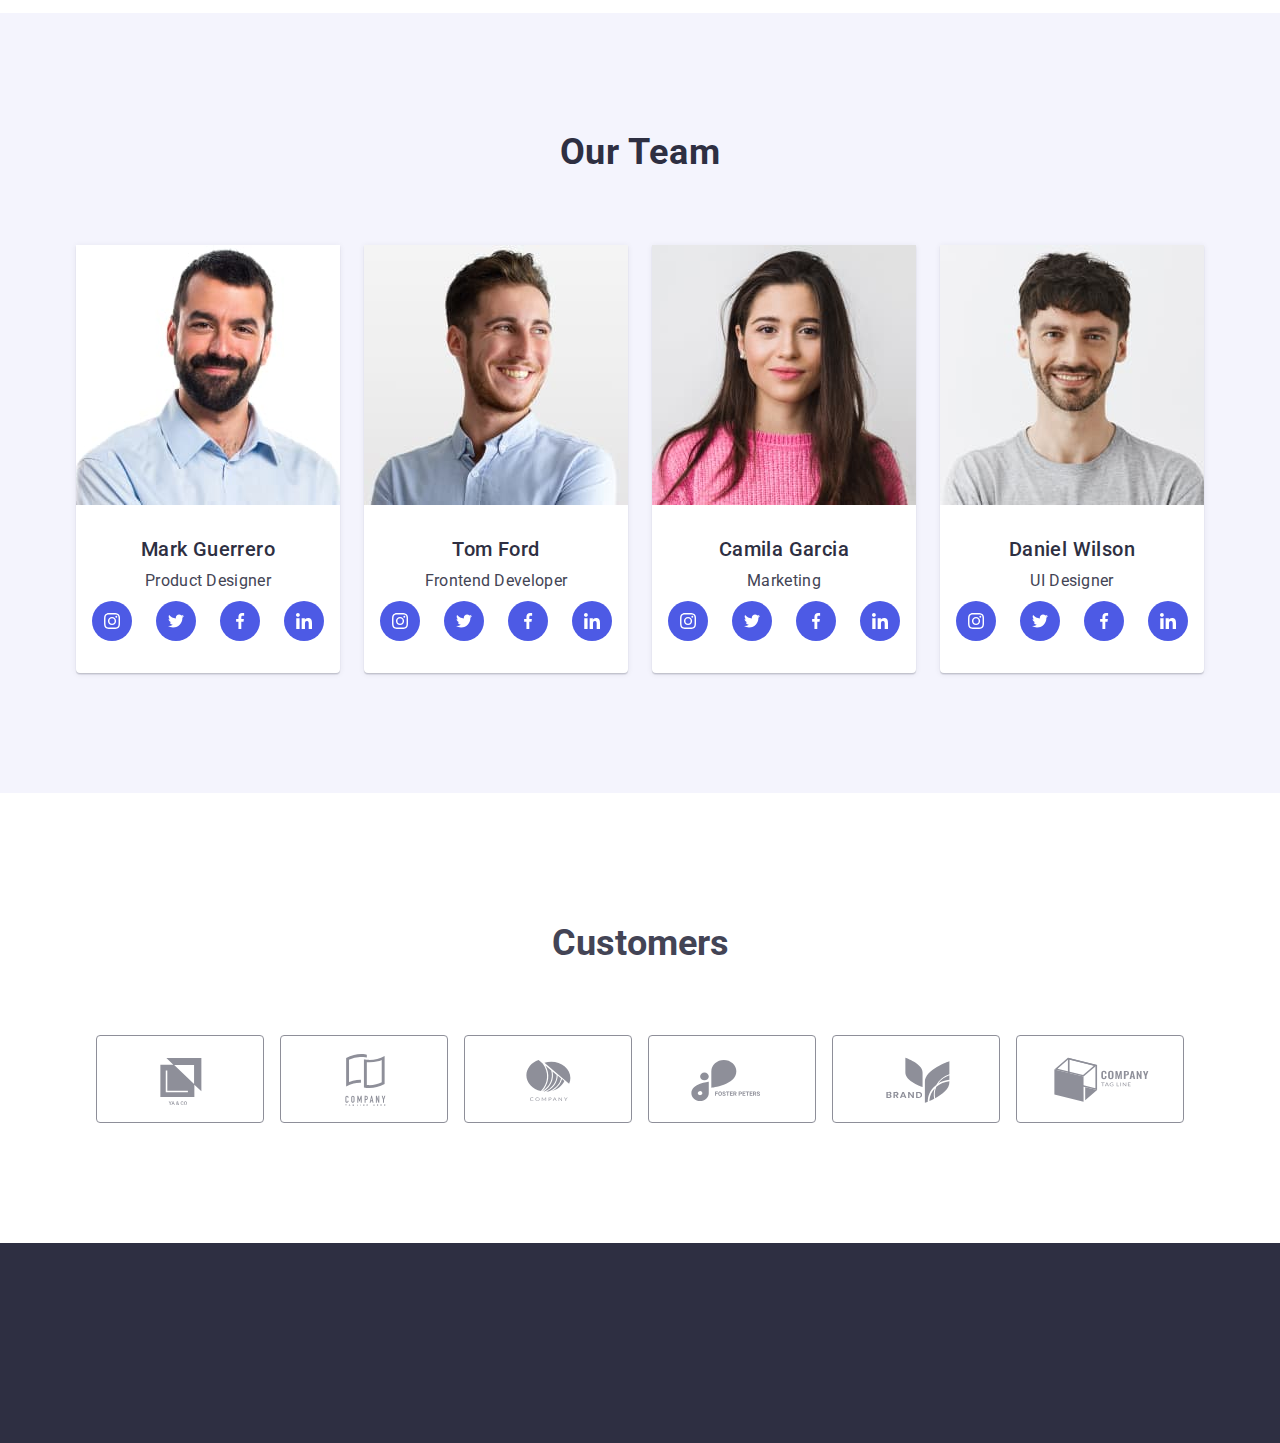
==== commit 322c9c15: "fix" ====
--- a/index.html
+++ b/index.html
@@ -58,7 +58,7 @@
     <main>
       <!-- Hero -->
       <section class="hero-section">
-        <div class="container">
+        <div class="banner-container">
           <h1 class="hero-title">Effective Solutions for Your Business</h1>
           <button class="hero-button" data-modal-open type="button">
             Order Service
@@ -66,9 +66,9 @@
         </div>
       </section>
 
-      <!-- Features
+      <!-- Features -->
       <section class="features-section">
-        <div class="container">
+        <div class="features-container">
           <h2 class="visually-hidden">Features</h2>
           <ul class="features-list">
             <li class="features-item">
@@ -124,7 +124,7 @@
       </section>
 
       <!-- Doing -->
-      <!-- <section class="doing-section">
+      <section class="doing-section">
         <div class="container">
           <h2 class="doing-title">What Are We Doing</h2>
           <ul class="doing-list">
@@ -153,11 +153,11 @@
             </li>
           </ul>
         </div>
-      </section> --> -->
+      </section>
 
       <!-- Team -->
-      <!-- <section class="team-section">
-        <div class="container">
+      <section class="team-section">
+        <div class="team-container">
           <h2 class="team-title">Our Team</h2>
           <ul class="team-list">
             <li class="team-item">
@@ -330,11 +330,11 @@
             </li>
           </ul>
         </div>
-      </section> -->
+      </section>
 
       <!-- Customers -->
-      <!-- <section class="customers-section">
-        <div class="container">
+      <section class="customers-section">
+        <div class="customers-container">
           <h2 class="customers-title">Customers</h2>
           <ul class="customers-list list">
             <li class="customers-item">
@@ -382,10 +382,10 @@
           </ul>
         </div>
       </section>
-    </main> -->
+    </main>
 
     <!-- Page footer -->
-    <!-- <footer class="footer">
+    <footer class="footer">
       <div class="backdrop is-hidden" data-modal>
         <div class="modal">
           <button type="button" class="modal-close" data-modal-close>
@@ -472,7 +472,7 @@
             <button class="modal-button" type="submit">Send</button>
           </form>
         </div>
-      </div> -->
+      </div>
       <!-- <div class="footer-container">
         <div class="footer-section">
           <a class="navi-footer link" href="./index.html"
--- a/css/styles.css
+++ b/css/styles.css
@@ -82,7 +82,6 @@
 .container {
   margin: 0 auto;
   padding: 0 15px;
-  max-width: 426px;
 }
 
 .header {
@@ -188,6 +187,7 @@
 .hero-section {
   display: flex;
   align-items: center;
+  justify-content: center;
   text-align: center;
   width: 100%;
   min-height: 432px;
@@ -208,7 +208,7 @@
   letter-spacing: 0.02em;
   color: #fff;
   margin: 0 auto;
-  margin-bottom: 48px;
+  margin-bottom: 72px;
 }
 
 .hero-button {
@@ -236,11 +236,14 @@
 
 .features-section {
   padding-top: 120px;
-  padding-bottom: 120px;
+}
+
+.features-container {
+  padding: 0 15px;
 }
 
 .features-rectangle {
-  display: flex;
+  display: none;
   align-items: center;
   justify-content: center;
   width: 264px;
@@ -269,21 +272,35 @@
 
 .features-list {
   display: flex;
+  flex-wrap: wrap;
   gap: 24px;
+  max-width: 428px;
+  margin: 0 auto;
+  padding-bottom: 96px;
 }
 
 .features-item {
-  width: 264px;
+  padding-bottom: 72px;
+}
+
+.features-subtitle {
+  text-align: center;
+  font-weight: 700;
+  font-size: 36px;
+  line-height: 1.1;
+  letter-spacing: 0.02em;
 }
 
 .features-text {
+  font-weight: 500;
   font-size: 16px;
   line-height: 1.5;
   letter-spacing: 0.02em;
-  color: var(--primary-text-color);
+  color: #434455;
 }
 
 .doing-section {
+  display: none;
   padding-bottom: 120px;
 }
 
@@ -325,9 +342,11 @@
 
 .team-list {
   display: flex;
+  justify-content: center;
+  flex-wrap: wrap;
   text-align: center;
   background: var(--light-mode-bg);
-  gap: 24px;
+  gap: 72px;
 }
 
 .team-item {
@@ -405,7 +424,8 @@
   display: flex;
   align-items: center;
   justify-content: center;
-  gap: 24px;
+  gap: 72px 16px;
+  flex-wrap: wrap;
 }
 
 .customers-item {
@@ -917,6 +937,7 @@
   .container {
     margin: 0 auto;
     padding: 0 15px;
+    max-width: 426px;
   }
 
   .hero-section {
@@ -924,34 +945,117 @@
   }
 
   .hero-title {
-    max-width: 494px;
+    text-align: center;
+    font-size: 36px;
+    line-height: 1.07;
+    letter-spacing: 0.02em;
+    color: #fff;
+    margin: 0 auto;
+    margin-bottom: 72px;
+  }
+
+  .features-list {
+    display: flex;
+    flex-wrap: wrap;
+    padding-bottom: 0;
+    width: calc((100% - 24) / 2);
+  }
+
+  .features-subtitle {
+    text-align: center;
+    font-weight: 700;
+    font-size: 36px;
+    line-height: 1.1;
+    letter-spacing: 0.02em;
+  }
+
+  .features-rectangle {
+    display: none;
+  }
+
+  .team-list {
+    gap: 72px 24px;
+  }
+
+  .customers-list {
+    margin: 0 auto;
+    max-width: 552px;
+  }
+}
+
+@media screen and (min-width: 768px) {
+  .banner-container {
+    margin: 0 auto;
+    padding: 0 15px;
+  }
+
+  .hero-section {
+    min-height: 436px;
+    width: 100%;
+  }
+
+  .hero-title {
+    max-width: 496px;
     text-align: center;
     font-size: 56px;
     line-height: 1.07;
     letter-spacing: 0.02em;
     color: #fff;
+    margin-bottom: 40px;
+  }
+
+  .features-container {
+    max-width: 736px;
     margin: 0 auto;
-    margin-bottom: 48px;
-    min-width: 496px;
-  }
-}
-
-@media screen and (min-width: 768px) {
-  .container {
+  }
+
+  .features-list {
+    display: flex;
+    align-items: center;
+    justify-content: center;
+    flex-wrap: wrap;
+    min-width: 736px;
+  }
+
+  .features-item {
+    max-width: 356px;
+    width: calc((100% - 24) / 2);
+  }
+
+  .features-subtitle {
+    text-align: start;
+  }
+
+  .features-rectangle {
+    display: none;
+  }
+
+  .team-container {
     margin: 0 auto;
-    padding: 0 15px;
-    min-width: 766px;
-  }
-
-  .hero-section {
-    min-height: 436px;
-    width: 100%;
+    max-width: 552px;
+  }
+
+  .team-list {
+    max-width: 552px;
+  }
+
+  .team-item {
+    width: calc((100% - 24px) / 2);
+  }
+
+  .customers-list {
+    flex-wrap: wrap;
+    max-width: 552px;
+    margin: 0 auto;
   }
 
   .filter-list {
     display: flex;
     flex-wrap: wrap;
+    max-width: 736px;
     gap: 72px 24px;
+    min-width: 736px;
+    margin: 0 auto;
   }
 
   .filter-list-item {
@@ -964,6 +1068,7 @@
   }
 
   .filter-button-list {
+    min-width: 586px;
     justify-content: center;
     margin-bottom: 64px;
   }
@@ -975,9 +1080,43 @@
     max-width: 1158px;
   }
 
+  .team-section > .container {
+    max-width: 1158px;
+  }
+
   .hero-section {
     min-height: 600px;
     max-width: 1440px;
+  }
+
+  .hero-title {
+    margin-bottom: 48px;
+  }
+
+  .features-section {
+    padding-bottom: 0;
+  }
+
+  .features-list {
+    max-width: 100%;
+    flex-wrap: nowrap;
+    padding-bottom: 120px;
+  }
+
+  .features-rectangle {
+    display: flex;
+    align-items: center;
+    justify-content: center;
+    padding-bottom: 0;
+  }
+
+  .team-list {
+    display: flex;
+    justify-content: center;
+    text-align: center;
+    background: var(--light-mode-bg);
+    gap: 24px;
+    flex-wrap: nowrap;
   }
 
   .filter-list {
@@ -987,7 +1126,45 @@
     gap: 48px 24px;
   }
 
+  .features-item {
+    max-width: 264px;
+    padding-bottom: 0;
+  }
+
   .filter-list-item {
     width: calc((100% - 48px) / 3);
   }
-}
+
+  .features-subtitle {
+    text-align: start;
+    font-weight: 500;
+    font-size: 20px;
+    line-height: 1.2px;
+    letter-spacing: 0.02em;
+    color: #2e2f42;
+    padding: 8px 0;
+  }
+
+  .features-text {
+    font-size: 16px;
+    line-height: 1.5;
+    letter-spacing: 0.02em;
+    color: var(--primary-text-color);
+  }
+
+  .doing-section {
+    display: block;
+  }
+
+  .team-list {
+    display: flex;
+    text-align: center;
+    background: var(--light-mode-bg);
+    gap: 24px;
+  }
+
+  .customers-list {
+    max-width: 1158px;
+    margin: 0 auto;
+  }
+}
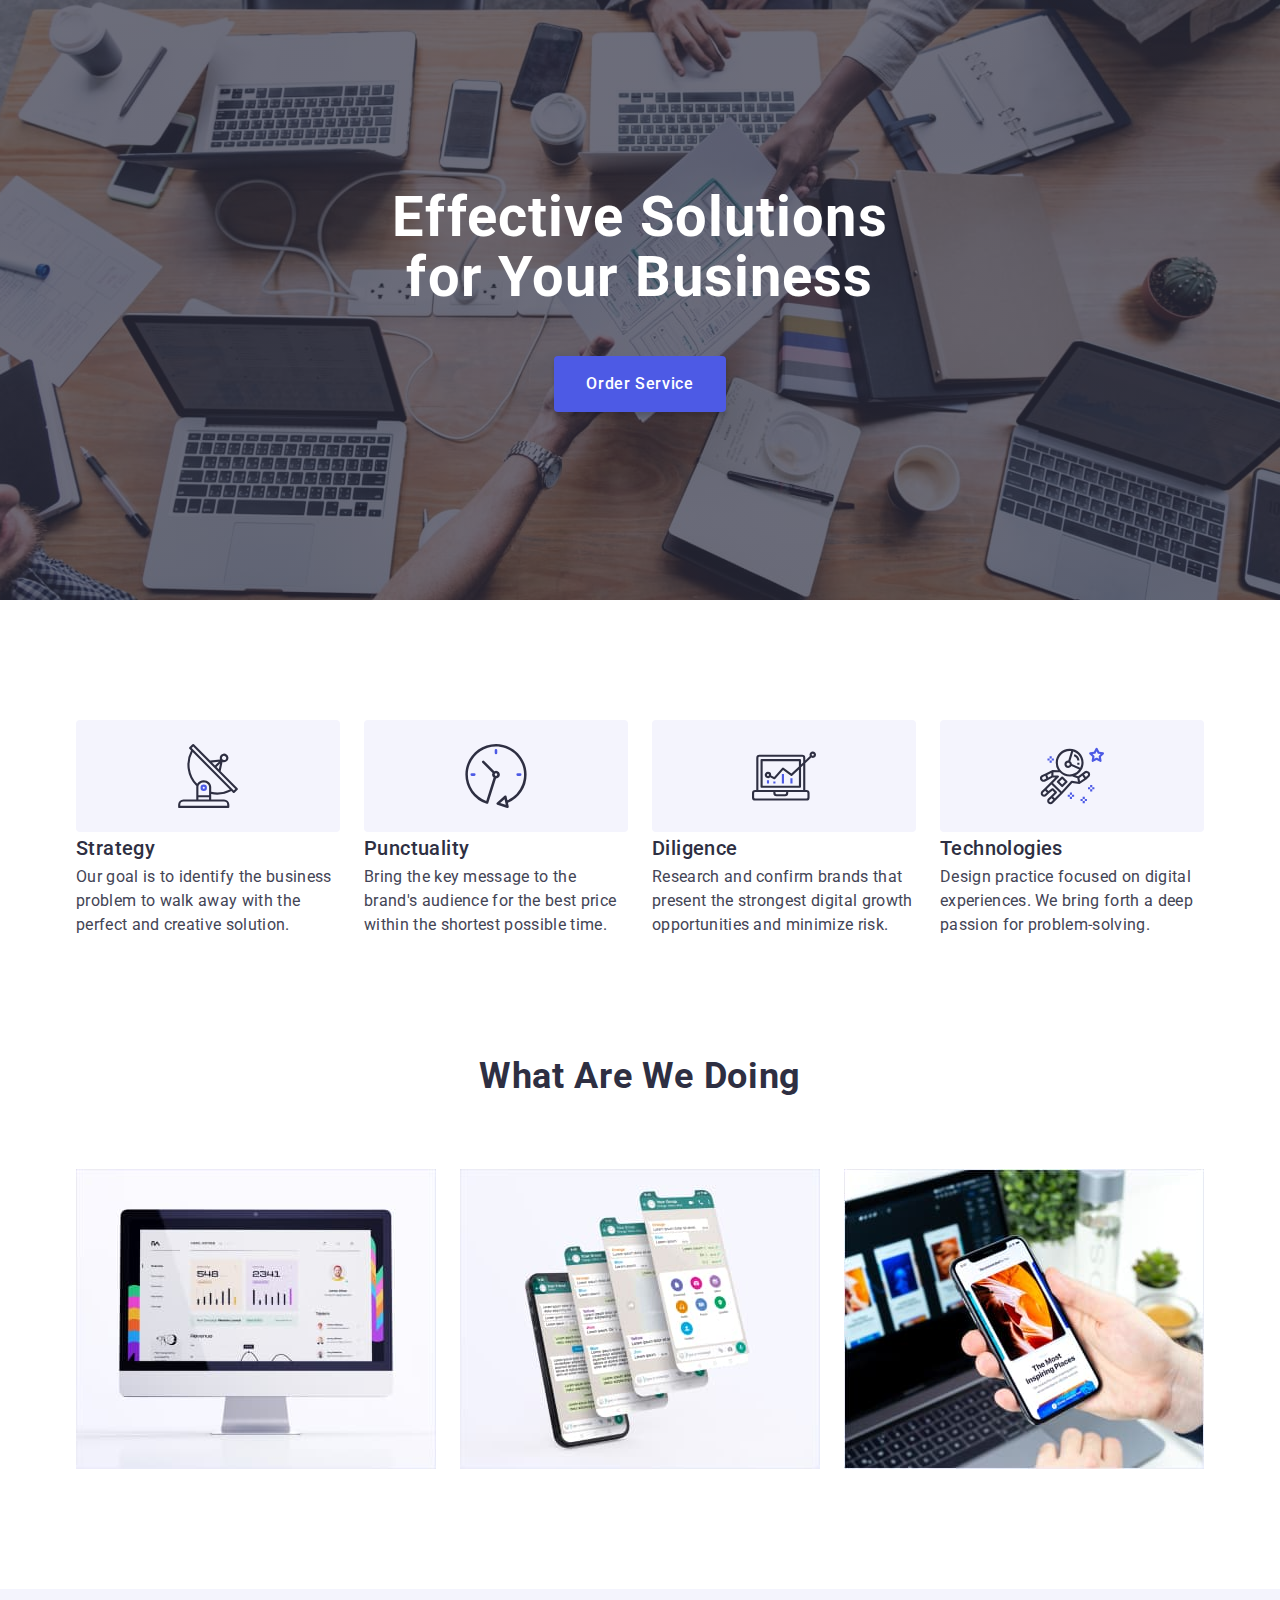
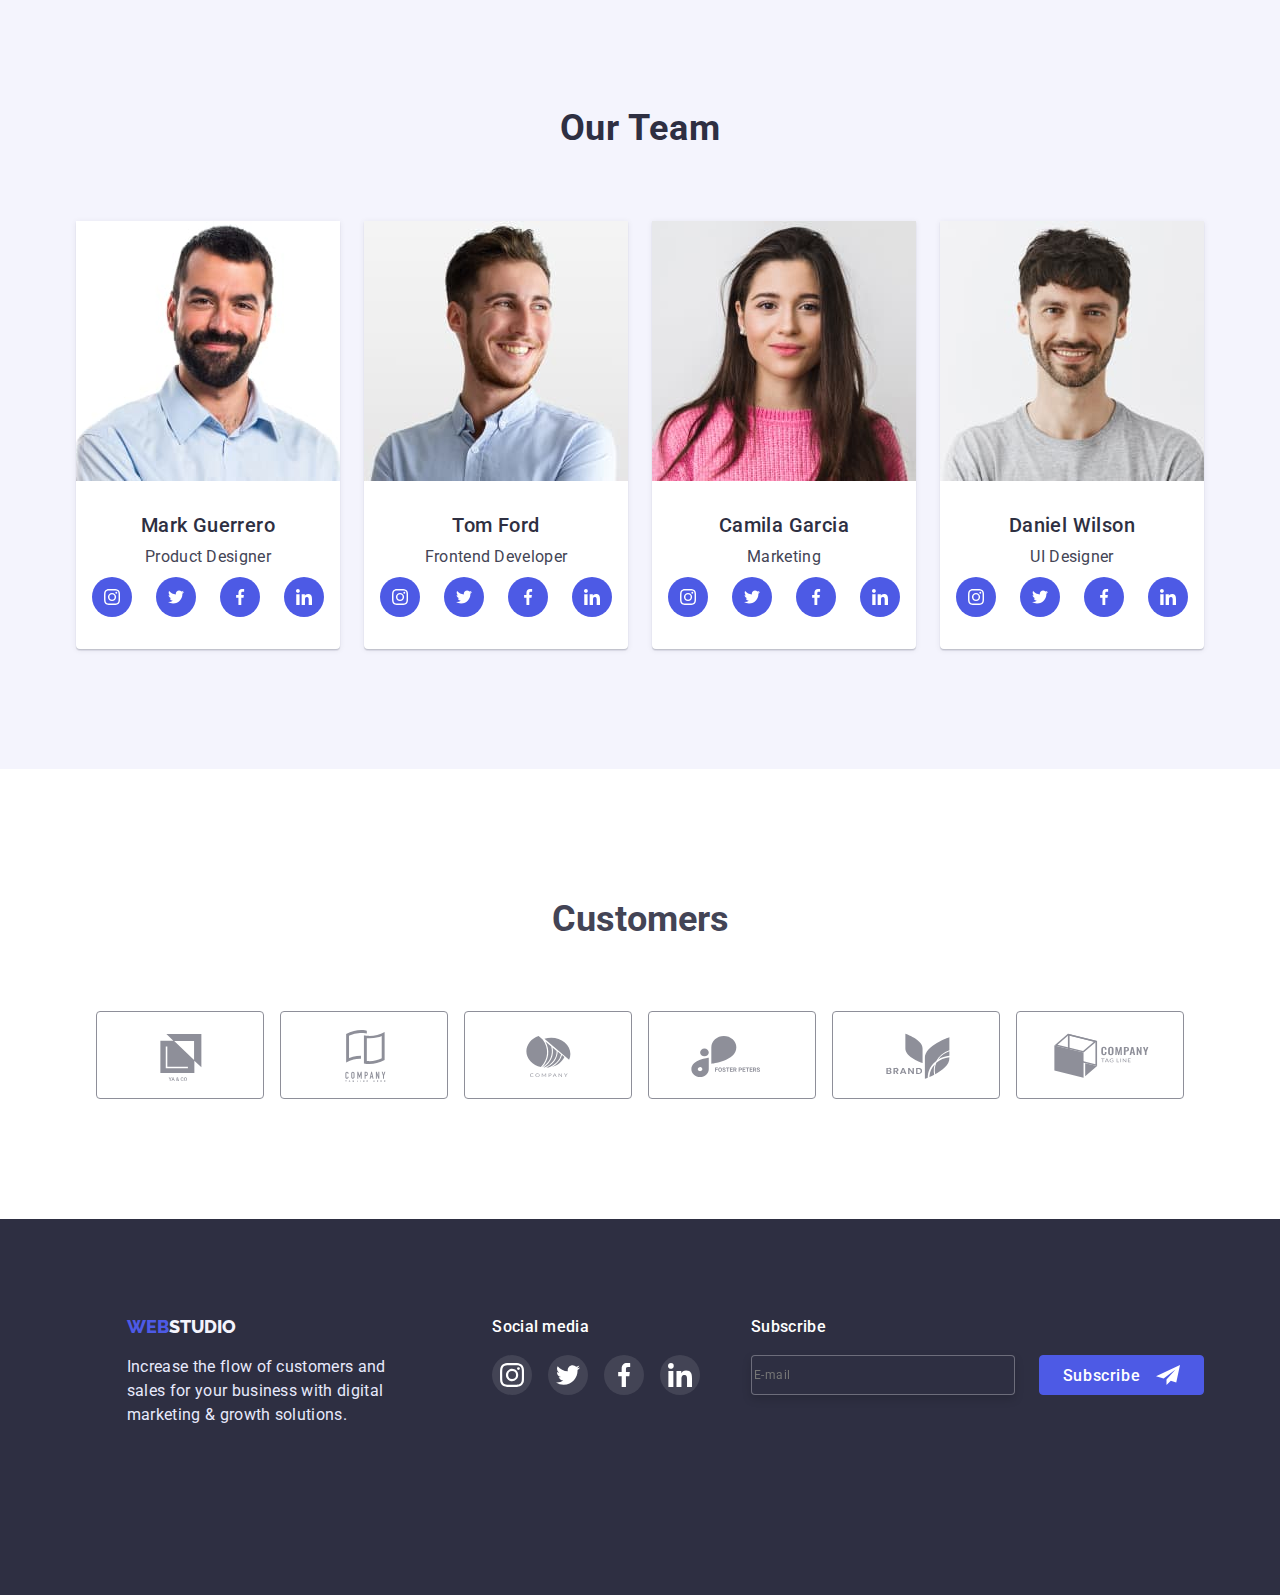
==== commit 077d332b: "fix" ====
--- a/index.html
+++ b/index.html
@@ -473,7 +473,7 @@
           </form>
         </div>
       </div>
-      <!-- <div class="footer-container">
+      <div class="footer-container">
         <div class="footer-section">
           <a class="navi-footer link" href="./index.html"
             >WEB<span class="logo-footer">STUDIO</span></a
@@ -516,7 +516,7 @@
             </li>
           </ul>
         </div>
-        <div>
+        <div class="footer-subscribe-item">
           <p class="footer-subscribe">Subscribe</p>
           <form class="footer-form">
             <input
@@ -534,7 +534,7 @@
           </form>
         </div>
       </div>
-    </footer> -->
+    </footer>
     <script src="./js/modal.js"></script>
   </body>
 </html>
--- a/css/styles.css
+++ b/css/styles.css
@@ -273,14 +273,16 @@
 .features-list {
   display: flex;
   flex-wrap: wrap;
-  gap: 24px;
   max-width: 428px;
   margin: 0 auto;
-  padding-bottom: 96px;
 }
 
 .features-item {
   padding-bottom: 72px;
+}
+
+.features-item:last-child {
+  padding-bottom: 96px;
 }
 
 .features-subtitle {
@@ -483,7 +485,7 @@
   margin-bottom: 72px;
   gap: 24px;
   flex-wrap: wrap;
-  width: 100%;
+  max-width: 318px;
 }
 
 .filter-button:hover,
@@ -580,7 +582,7 @@
 }
 
 .footer {
-  padding: 100px 0;
+  padding: 96px 0;
   background: var(--primary-bg-color);
 }
 
@@ -599,7 +601,7 @@
   top: 50%;
   left: 50%;
   transform: translate(-50%, -50%);
-  width: 408px;
+  width: 392px;
   min-height: 576px;
   background: #fcfcfc;
   box-shadow: 0px 1px 1px rgba(0, 0, 0, 0.14), 0px 1px 3px rgba(0, 0, 0, 0.12),
@@ -709,7 +711,7 @@
 
 .modal-input-textarea {
   display: block;
-  width: 360px;
+  min-width: 100%;
   height: 120px;
   border: 1px solid rgba(33, 33, 33, 0.2);
   border-radius: 4px;
@@ -792,22 +794,28 @@
 }
 .footer-container {
   display: flex;
-  width: 1158px;
+  flex-direction: column;
+  max-width: 1158px;
   margin: 0 auto;
   padding: 0 15px;
 }
 
 .footer-section {
   margin-right: 120px;
+  margin: 0 auto;
+  text-align: center;
 }
 
 .navi-footer {
+  display: block;
   font-family: "Raleway", sans-serif;
   font-weight: 800;
   font-size: 18px;
   line-height: 1.33;
   text-transform: uppercase;
   color: #4d5ae5;
+  margin: 0 auto;
+  margin-bottom: 16px;
 }
 
 .logo-footer {
@@ -820,11 +828,12 @@
   letter-spacing: 0.02em;
   color: var(--footer-text-color);
   width: 264px;
-  margin-top: 16px;
+  text-align: start;
+  padding-bottom: 72px;
 }
 
 .footer-soc-section {
-  margin-right: auto;
+  margin: 0 auto;
 }
 
 .footer-soc-text {
@@ -834,11 +843,13 @@
   letter-spacing: 0.02em;
   color: #ffffff;
   margin-bottom: 16px;
+  text-align: center;
 }
 
 .footer-soc-list {
   display: flex;
   gap: 16px;
+  padding-bottom: 72px;
 }
 
 .footer-soc-item {
@@ -871,9 +882,11 @@
 .footer-form {
   display: flex;
   align-items: center;
+  flex-direction: column;
 }
 
 .footer-subscribe {
+  text-align: center;
   font-weight: 500;
   font-size: 16px;
   line-height: 1.5;
@@ -882,7 +895,8 @@
   margin-bottom: 16px;
 }
 .footer-email {
-  width: 264px;
+  margin: 0 auto;
+  max-width: 396px;
   height: 40px;
   font-weight: 400;
   font-size: 12px;
@@ -893,8 +907,8 @@
   border: 1px solid rgba(255, 255, 255, 0.3);
   filter: drop-shadow(0px 4px 4px rgba(0, 0, 0, 0.15));
   border-radius: 4px;
-  padding-left: 16px;
-  margin-right: 24px;
+  margin-bottom: 16px;
+  width: 100%;
 }
 
 .subscribe-btn {
@@ -937,7 +951,6 @@
   .container {
     margin: 0 auto;
     padding: 0 15px;
-    max-width: 426px;
   }
 
   .hero-section {
@@ -961,6 +974,10 @@
     width: calc((100% - 24) / 2);
   }
 
+  .features-item:last-child {
+    padding-bottom: 96px;
+  }
+
   .features-subtitle {
     text-align: center;
     font-weight: 700;
@@ -980,6 +997,14 @@
   .customers-list {
     margin: 0 auto;
     max-width: 552px;
+  }
+
+  .filter-button-list {
+    max-width: 428px;
+  }
+
+  .modal {
+    width: 408px;
   }
 }
 
@@ -1020,6 +1045,11 @@
   .features-item {
     max-width: 356px;
     width: calc((100% - 24) / 2);
+    padding-bottom: 72px;
+  }
+
+  .features-item:last-child {
+    padding-bottom: 72px;
   }
 
   .features-subtitle {
@@ -1036,7 +1066,7 @@
   }
 
   .team-list {
-    max-width: 552px;
+    max-width: 100%;
   }
 
   .team-item {
@@ -1052,9 +1082,7 @@
   .filter-list {
     display: flex;
     flex-wrap: wrap;
-    max-width: 736px;
     gap: 72px 24px;
-    min-width: 736px;
     margin: 0 auto;
   }
 
@@ -1071,6 +1099,36 @@
     min-width: 586px;
     justify-content: center;
     margin-bottom: 64px;
+    max-width: 100%;
+  }
+
+  .footer-container {
+    flex-wrap: wrap;
+    flex-direction: row;
+    max-width: 552px;
+  }
+
+  .footer-section {
+    text-align: start;
+  }
+
+  .footer-soc-text {
+    text-align: start;
+  }
+
+  .footer-form {
+    flex-direction: row;
+    align-items: unset;
+  }
+
+  .footer-subscribe {
+    text-align: start;
+  }
+
+  .footer-email {
+    display: flex;
+    margin-right: 24px;
+    width: 264px;
   }
 }
 @media screen and (min-width: 1200px) {
@@ -1084,6 +1142,10 @@
     max-width: 1158px;
   }
 
+  .features-container {
+    max-width: 1158px;
+  }
+
   .hero-section {
     min-height: 600px;
     max-width: 1440px;
@@ -1101,6 +1163,11 @@
     max-width: 100%;
     flex-wrap: nowrap;
     padding-bottom: 120px;
+    gap: 24px;
+  }
+
+  .features-item:last-child {
+    padding-bottom: 0;
   }
 
   .features-rectangle {
@@ -1108,6 +1175,14 @@
     align-items: center;
     justify-content: center;
     padding-bottom: 0;
+  }
+
+  .features-text {
+    font-weight: 400;
+    font-size: 16px;
+    line-height: 1.5;
+    letter-spacing: 0.02em;
+    color: #434455;
   }
 
   .team-list {
@@ -1167,4 +1242,11 @@
     max-width: 1158px;
     margin: 0 auto;
   }
-}
+
+  .footer-container {
+    display: flex;
+    max-width: 1158px;
+    margin: 0 auto;
+    padding: 0 15px;
+  }
+}
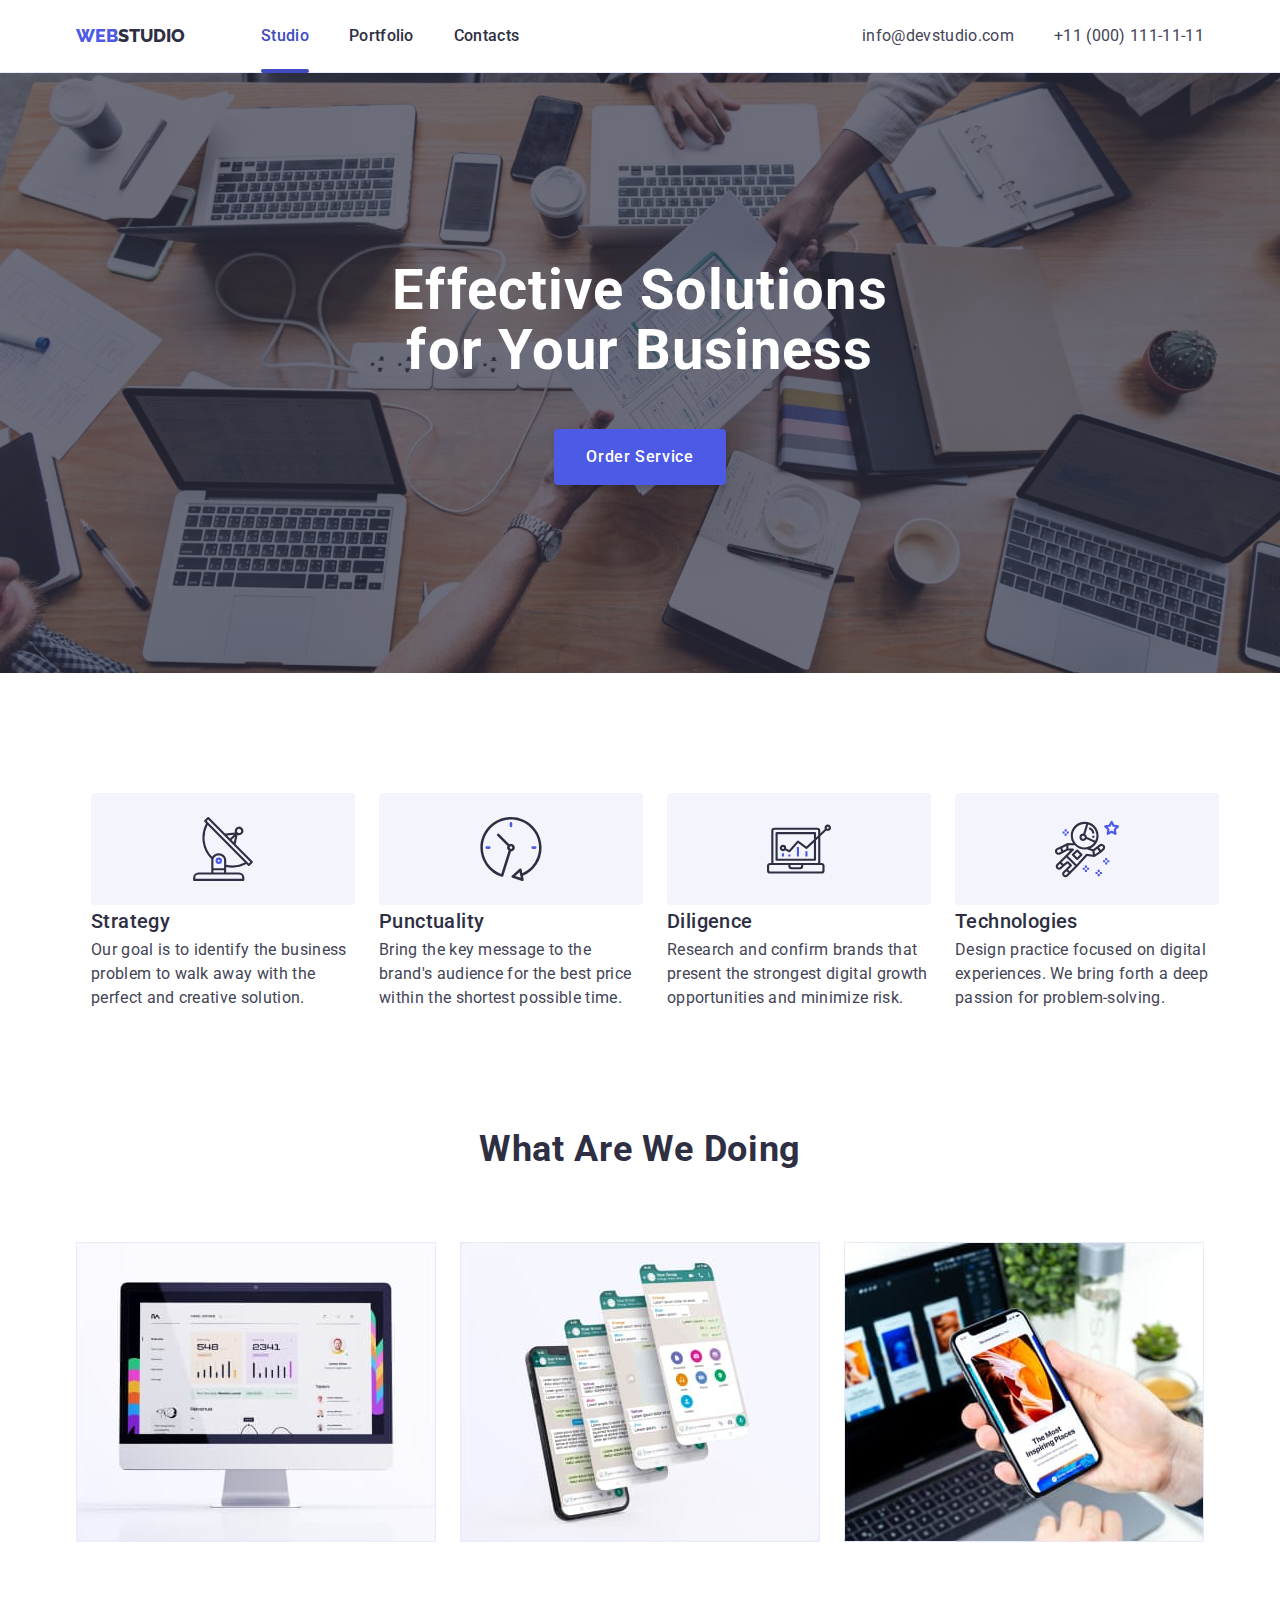
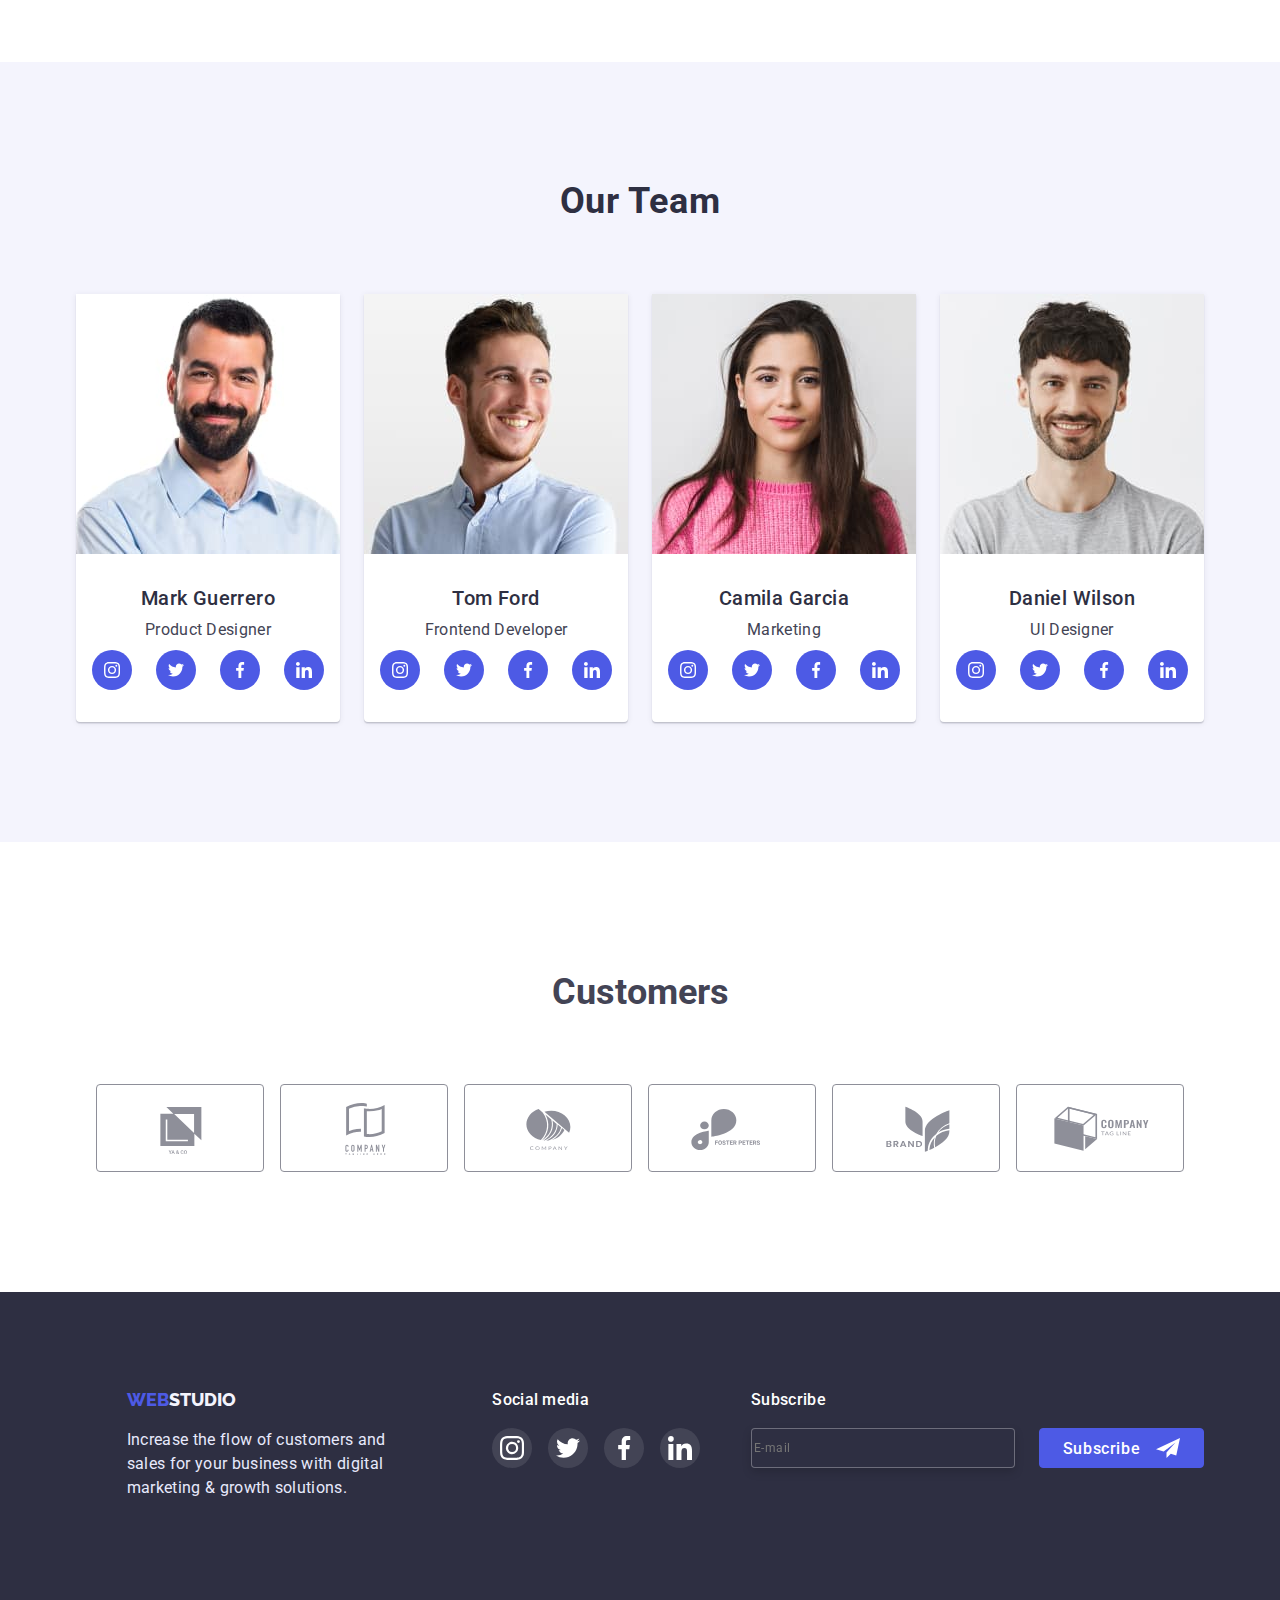
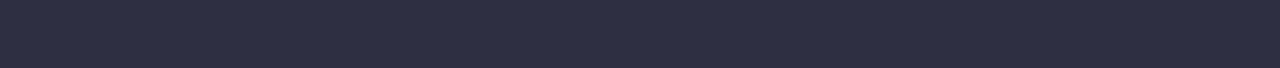
==== commit 3fbd76e0: "fix" ====
--- a/index.html
+++ b/index.html
@@ -16,9 +16,12 @@
       href="https://cdnjs.cloudflare.com/ajax/libs/modern-normalize/1.1.0/modern-normalize.min.css"
     />
     <link rel="stylesheet" href="./css/styles.css" />
+    <link rel="stylesheet" href="./css/mobile.css" />
+    <link rel="stylesheet" href="./css/tablet.css" />
+    <link rel="stylesheet" href="./css/desktop.css" />
   </head>
 
-  <!-- <body>
+  <body>
     <header class="header">
       <div class="container header-container">
         <nav class="header-navigation">
@@ -52,8 +55,79 @@
             </li>
           </ul>
         </address>
+        <button type="button" class="menu-open" data-menu-open>
+          <svg class="menu-icon" width="32px" height="22px">
+            <use href="./images/icons.svg#icon-burger-menu"></use>
+          </svg>
+        </button>
       </div>
-    </header> -->
+      <div class="mob-menu is-hidden" data-menu>
+        <button type="button" class="menu-close" data-menu-close>
+          <svg class="modal-close-icon" width="8" height="8">
+            <use href="./images/icons.svg#icon-Vector"></use>
+          </svg>
+        </button>
+        <div class="container">
+          <div>
+            <ul class="mob-menu-list">
+              <li>
+                <a class="mob-menu-link active" href="./index.html">Studio</a>
+              </li>
+              <li>
+                <a class="mob-menu-link" href="./portfolio.html">Portfolio</a>
+              </li>
+              <li>
+                <a class="mob-menu-link" href="./contacts.html">Contacts</a>
+              </li>
+            </ul>
+          </div>
+          <address class="mob-menu-address">
+            <ul class="menu-address-list">
+              <li>
+                <a class="mob-tel-link" href="tel:+110001111111"
+                  >+11 (000) 111-11-11</a
+                >
+              </li>
+              <li>
+                <a class="mob-mail-link" href="mailto:info@devstudio.com"
+                  >info@devstudio.com</a
+                >
+              </li>
+            </ul>
+            <ul class="menu-soc-list list">
+              <li class="menu-soc-item">
+                <a class="menu-soc-link link" href="">
+                  <svg class="menu-soc-icon" width="24px" height="24px">
+                    <use href="./images/icons.svg#icon-instagram"></use>
+                  </svg>
+                </a>
+              </li>
+              <li class="menu-soc-item">
+                <a class="menu-soc-link link" href="">
+                  <svg class="menu-soc-icon" width="24px" height="24px">
+                    <use href="./images/icons.svg#icon-twitter"></use>
+                  </svg>
+                </a>
+              </li>
+              <li class="menu-soc-item">
+                <a class="menu-soc-link link" href="">
+                  <svg class="menu-soc-icon" width="24px" height="24px">
+                    <use href="./images/icons.svg#icon-facebook"></use>
+                  </svg>
+                </a>
+              </li>
+              <li class="menu-soc-item">
+                <a class="menu-soc-link link" href="">
+                  <svg class="menu-soc-icon" width="24px" height="24px">
+                    <use href="./images/icons.svg#icon-linkedin"></use>
+                  </svg>
+                </a>
+              </li>
+            </ul>
+          </address>
+        </div>
+      </div>
+    </header>
 
     <main>
       <!-- Hero -->
@@ -133,6 +207,7 @@
                 class="doing-img"
                 src="./images/Monitor.jpg"
                 alt="Monitor"
+                srcset="./images/Monitor.jpg 1x, ./images/Monitor_2x.jpg 2x"
                 width="360"
               />
             </li>
@@ -141,6 +216,7 @@
                 class="doing-img"
                 src="./images/Phone.jpg"
                 alt="Phone"
+                srcset="./images/Phone.jpg 1x, ./images/Phone_2x.jpg 2x"
                 width="360"
               />
             </li>
@@ -148,6 +224,10 @@
               <img
                 src="./images/Phone_in_hand.jpg"
                 alt="Phone in hand"
+                srcset="
+                  ./images/Phone_in_hand.jpg    1x,
+                  ./images/Phone_in_hand_2x.jpg 2x
+                "
                 width="360"
               />
             </li>
@@ -157,7 +237,7 @@
 
       <!-- Team -->
       <section class="team-section">
-        <div class="team-container">
+        <div class="container">
           <h2 class="team-title">Our Team</h2>
           <ul class="team-list">
             <li class="team-item">
@@ -165,6 +245,10 @@
                 class="team-img"
                 src="./images/Product_Designer.jpg"
                 alt="Product Designer"
+                srcset="
+                  ./images/Product_Designer.jpg    1x,
+                  ./images/Product_Designer_2x.jpg 2x
+                "
                 width="264"
               />
               <div class="team-card">
@@ -207,6 +291,10 @@
                 class="team-img"
                 src="./images/Frontend_Developer.jpg"
                 alt="Frontend Developer"
+                srcset="
+                  ./images/Frontend_Developer.jpg 1x,
+                  ./images/Frontend_Developer.jpg 2x
+                "
                 width="264"
               />
               <div class="team-card">
@@ -249,6 +337,7 @@
                 class="team-img"
                 src="./images/Marketing.jpg"
                 alt="Marketing"
+                srcset="./images/Marketing.jpg 1x, ./images/Marketing_2x.jpg 2x"
                 width="264"
               />
               <div class="team-card">
@@ -291,6 +380,10 @@
                 class="team-img"
                 src="./images/UI_Designer.jpg"
                 alt="UI Designer"
+                srcset="
+                  ./images/UI_Designer.jpg    1x,
+                  ./images/UI_Designer_2x.jpg 2x
+                "
                 width="264"
               />
               <div class="team-card">
@@ -536,5 +629,6 @@
       </div>
     </footer>
     <script src="./js/modal.js"></script>
+    <script src="./js/menu.js"></script>
   </body>
 </html>
--- a/css/styles.css
+++ b/css/styles.css
@@ -91,6 +91,140 @@
     0px 1px 1px rgba(46, 47, 66, 0.16), 0px 1px 6px rgba(46, 47, 66, 0.08);
 }
 
+.header-list,
+.address-link {
+  display: none;
+}
+
+.menu-open {
+  border: none;
+  background: inherit;
+}
+
+.menu-icon {
+  stroke: black;
+}
+
+.mob-menu {
+  position: fixed;
+  top: 0;
+  z-index: 1;
+  width: 100%;
+  height: 100%;
+  background-color: #fff;
+  padding: 40px;
+  margin-left: auto;
+}
+
+.no-scroll {
+  overflow: hidden;
+}
+
+.mob-menu > .container {
+  height: 100%;
+  display: flex;
+  flex-direction: column;
+  justify-content: space-between;
+  overflow-y: auto;
+}
+
+.menu-close {
+  display: block;
+  width: 24px;
+  height: 24px;
+  border-radius: 50%;
+  background: var(--footer-text-color);
+  border: 1px solid rgba(0, 0, 0, 0.1);
+  margin-left: auto;
+  margin-bottom: 16px;
+  transition-property: background-color, fill;
+  transition-timing-function: cubic-bezier(0.4, 0, 0.2, 1);
+  transition-duration: 250ms;
+}
+
+.mob-menu-list {
+  font-weight: 700;
+  font-size: 36px;
+  line-height: 1.2;
+  letter-spacing: 0.02em;
+  color: #2e2f42;
+  margin-bottom: 24px;
+}
+
+.mob-menu-link {
+  display: block;
+  margin-bottom: 40px;
+  transition-property: color;
+  transition-timing-function: cubic-bezier(0.4, 0, 0.2, 1);
+  transition-duration: 250ms;
+}
+
+.mob-menu-link:not(:last-child) {
+  display: block;
+  margin-bottom: 284px;
+}
+
+.mob-menu-link:hover,
+:focus {
+  color: var(--pressed-state-color);
+}
+
+.mob-menu-address {
+  padding-bottom: 40px;
+}
+
+.menu-address-list {
+  margin-bottom: 48px;
+}
+
+.mob-mail-link {
+  font-style: normal;
+  font-weight: 500;
+  font-size: 20px;
+  line-height: 1.2;
+  letter-spacing: 0.02em;
+  color: #434455;
+}
+
+.mob-tel-link {
+  display: block;
+  font-style: normal;
+  font-weight: 600;
+  font-size: 36px;
+  line-height: 1.2;
+  margin-bottom: 40px;
+}
+
+.menu-soc-list {
+  display: flex;
+  justify-content: space-between;
+}
+
+.menu-soc-item {
+  width: 40px;
+  height: 40px;
+}
+
+.menu-soc-link {
+  display: flex;
+  align-items: center;
+  justify-content: center;
+  width: 100%;
+  height: 100%;
+  border-radius: 50%;
+  border-color: var(--active-states-color);
+  background-color: var(--active-states-color);
+  transition-property: background-color;
+  transition-timing-function: cubic-bezier(0.4, 0, 0.2, 1);
+  transition-duration: 250ms;
+}
+
+.menu-soc-icon {
+  width: 24px;
+  height: 24px;
+  fill: #fff;
+}
+
 .logo-navigation {
   font-family: "Raleway", sans-serif;
   font-weight: 800;
@@ -116,11 +250,6 @@
   margin-right: auto;
 }
 
-.header-list {
-  display: flex;
-  gap: 40px;
-}
-
 .header-list-item {
   position: relative;
 }
@@ -140,50 +269,6 @@
   bottom: -25px;
 }
 
-.header-address {
-  display: flex;
-  align-items: center;
-}
-
-.address-list {
-  display: flex;
-  gap: 40px;
-  font-style: normal;
-}
-
-.nav-link {
-  position: relative;
-  font-weight: 500;
-  font-size: 16px;
-  line-height: 1.5;
-  letter-spacing: 0.02em;
-  color: var(--secondary-text-color);
-  transition-property: color;
-  transition-timing-function: cubic-bezier(0.4, 0, 0.2, 1);
-  transition-duration: 250ms;
-}
-
-.nav-link:hover,
-.nav-link:focus,
-.nav-link.active {
-  color: var(--pressed-state-color);
-}
-
-.address-link:hover,
-.address-link:focus {
-  color: var(--pressed-state-color);
-}
-
-.address-link {
-  font-size: 16px;
-  line-height: 1.5;
-  letter-spacing: 0.02em;
-  color: var(--primary-text-color);
-  transition-property: color;
-  transition-timing-function: cubic-bezier(0.4, 0, 0.2, 1);
-  transition-duration: 250ms;
-}
-
 .hero-section {
   display: flex;
   align-items: center;
@@ -194,10 +279,18 @@
   margin-right: auto;
   margin-left: auto;
   background-color: var(--primary-bg-color);
-  background-image: var(--linear-gradient), url(../images/people-office.jpg);
-  background-repeat: no-repeat;
+  background-image: var(--linear-gradient), url(../images/hero_image_mobile.jpg);
   background-position: center;
   background-size: cover;
+}
+
+@media (min-device-pixel-ratio: 2),
+  (min-resolution: 192dpi),
+  (min-resolution: 2dppx) {
+  .hero-section {
+    background-image: var(--linear-gradient),
+      url(../images/hero_image_mobile_2x.jpg);
+  }
 }
 
 .hero-title {
@@ -946,307 +1039,3 @@
   visibility: hidden;
   pointer-events: none;
 }
-
-@media screen and (min-width: 480px) {
-  .container {
-    margin: 0 auto;
-    padding: 0 15px;
-  }
-
-  .hero-section {
-    min-height: 436px;
-  }
-
-  .hero-title {
-    text-align: center;
-    font-size: 36px;
-    line-height: 1.07;
-    letter-spacing: 0.02em;
-    color: #fff;
-    margin: 0 auto;
-    margin-bottom: 72px;
-  }
-
-  .features-list {
-    display: flex;
-    flex-wrap: wrap;
-    padding-bottom: 0;
-    width: calc((100% - 24) / 2);
-  }
-
-  .features-item:last-child {
-    padding-bottom: 96px;
-  }
-
-  .features-subtitle {
-    text-align: center;
-    font-weight: 700;
-    font-size: 36px;
-    line-height: 1.1;
-    letter-spacing: 0.02em;
-  }
-
-  .features-rectangle {
-    display: none;
-  }
-
-  .team-list {
-    gap: 72px 24px;
-  }
-
-  .customers-list {
-    margin: 0 auto;
-    max-width: 552px;
-  }
-
-  .filter-button-list {
-    max-width: 428px;
-  }
-
-  .modal {
-    width: 408px;
-  }
-}
-
-@media screen and (min-width: 768px) {
-  .banner-container {
-    margin: 0 auto;
-    padding: 0 15px;
-  }
-
-  .hero-section {
-    min-height: 436px;
-    width: 100%;
-  }
-
-  .hero-title {
-    max-width: 496px;
-    text-align: center;
-    font-size: 56px;
-    line-height: 1.07;
-    letter-spacing: 0.02em;
-    color: #fff;
-    margin-bottom: 40px;
-  }
-
-  .features-container {
-    max-width: 736px;
-    margin: 0 auto;
-  }
-
-  .features-list {
-    display: flex;
-    align-items: center;
-    justify-content: center;
-    flex-wrap: wrap;
-    min-width: 736px;
-  }
-
-  .features-item {
-    max-width: 356px;
-    width: calc((100% - 24) / 2);
-    padding-bottom: 72px;
-  }
-
-  .features-item:last-child {
-    padding-bottom: 72px;
-  }
-
-  .features-subtitle {
-    text-align: start;
-  }
-
-  .features-rectangle {
-    display: none;
-  }
-
-  .team-container {
-    margin: 0 auto;
-    max-width: 552px;
-  }
-
-  .team-list {
-    max-width: 100%;
-  }
-
-  .team-item {
-    width: calc((100% - 24px) / 2);
-  }
-
-  .customers-list {
-    flex-wrap: wrap;
-    max-width: 552px;
-    margin: 0 auto;
-  }
-
-  .filter-list {
-    display: flex;
-    flex-wrap: wrap;
-    gap: 72px 24px;
-    margin: 0 auto;
-  }
-
-  .filter-list-item {
-    width: calc((100% - 24px) / 2);
-  }
-
-  .filter-section {
-    padding-top: 64px;
-    padding-bottom: 96px;
-  }
-
-  .filter-button-list {
-    min-width: 586px;
-    justify-content: center;
-    margin-bottom: 64px;
-    max-width: 100%;
-  }
-
-  .footer-container {
-    flex-wrap: wrap;
-    flex-direction: row;
-    max-width: 552px;
-  }
-
-  .footer-section {
-    text-align: start;
-  }
-
-  .footer-soc-text {
-    text-align: start;
-  }
-
-  .footer-form {
-    flex-direction: row;
-    align-items: unset;
-  }
-
-  .footer-subscribe {
-    text-align: start;
-  }
-
-  .footer-email {
-    display: flex;
-    margin-right: 24px;
-    width: 264px;
-  }
-}
-@media screen and (min-width: 1200px) {
-  .container {
-    margin: 0 auto;
-    padding: 0 15px;
-    max-width: 1158px;
-  }
-
-  .team-section > .container {
-    max-width: 1158px;
-  }
-
-  .features-container {
-    max-width: 1158px;
-  }
-
-  .hero-section {
-    min-height: 600px;
-    max-width: 1440px;
-  }
-
-  .hero-title {
-    margin-bottom: 48px;
-  }
-
-  .features-section {
-    padding-bottom: 0;
-  }
-
-  .features-list {
-    max-width: 100%;
-    flex-wrap: nowrap;
-    padding-bottom: 120px;
-    gap: 24px;
-  }
-
-  .features-item:last-child {
-    padding-bottom: 0;
-  }
-
-  .features-rectangle {
-    display: flex;
-    align-items: center;
-    justify-content: center;
-    padding-bottom: 0;
-  }
-
-  .features-text {
-    font-weight: 400;
-    font-size: 16px;
-    line-height: 1.5;
-    letter-spacing: 0.02em;
-    color: #434455;
-  }
-
-  .team-list {
-    display: flex;
-    justify-content: center;
-    text-align: center;
-    background: var(--light-mode-bg);
-    gap: 24px;
-    flex-wrap: nowrap;
-  }
-
-  .filter-list {
-    display: flex;
-    justify-content: center;
-    flex-wrap: wrap;
-    gap: 48px 24px;
-  }
-
-  .features-item {
-    max-width: 264px;
-    padding-bottom: 0;
-  }
-
-  .filter-list-item {
-    width: calc((100% - 48px) / 3);
-  }
-
-  .features-subtitle {
-    text-align: start;
-    font-weight: 500;
-    font-size: 20px;
-    line-height: 1.2px;
-    letter-spacing: 0.02em;
-    color: #2e2f42;
-    padding: 8px 0;
-  }
-
-  .features-text {
-    font-size: 16px;
-    line-height: 1.5;
-    letter-spacing: 0.02em;
-    color: var(--primary-text-color);
-  }
-
-  .doing-section {
-    display: block;
-  }
-
-  .team-list {
-    display: flex;
-    text-align: center;
-    background: var(--light-mode-bg);
-    gap: 24px;
-  }
-
-  .customers-list {
-    max-width: 1158px;
-    margin: 0 auto;
-  }
-
-  .footer-container {
-    display: flex;
-    max-width: 1158px;
-    margin: 0 auto;
-    padding: 0 15px;
-  }
-}
--- a/css/mobile.css
+++ b/css/mobile.css
@@ -0,0 +1,80 @@
+@media screen and (min-width: 480px) {
+  .container {
+    margin: 0 auto;
+    padding: 0 15px;
+  }
+
+  .hero-section {
+    min-height: 436px;
+    background-image: var(--linear-gradient),
+      url(../images/hero_image_mobile.jpg);
+  }
+
+  @media (min-device-pixel-ratio: 2),
+    (min-resolution: 192dpi),
+    (min-resolution: 2dppx) {
+    .hero-section {
+      background-image: var(--linear-gradient),
+        url(../images/hero_image_mobile_2x.jpg);
+    }
+  }
+
+  .menu-open {
+    border: none;
+    background: inherit;
+  }
+
+  .menu-icon {
+    stroke: black;
+  }
+
+  .hero-title {
+    text-align: center;
+    font-size: 36px;
+    line-height: 1.07;
+    letter-spacing: 0.02em;
+    color: #fff;
+    margin: 0 auto;
+    margin-bottom: 72px;
+  }
+
+  .features-list {
+    display: flex;
+    flex-wrap: wrap;
+    padding-bottom: 0;
+    width: calc((100% - 24) / 2);
+  }
+
+  .features-item:last-child {
+    padding-bottom: 96px;
+  }
+
+  .features-subtitle {
+    text-align: center;
+    font-weight: 700;
+    font-size: 36px;
+    line-height: 1.1;
+    letter-spacing: 0.02em;
+  }
+
+  .features-rectangle {
+    display: none;
+  }
+
+  .team-list {
+    gap: 72px 24px;
+  }
+
+  .customers-list {
+    margin: 0 auto;
+    max-width: 552px;
+  }
+
+  .filter-button-list {
+    max-width: 428px;
+  }
+
+  .modal {
+    width: 408px;
+  }
+}
--- a/css/tablet.css
+++ b/css/tablet.css
@@ -0,0 +1,197 @@
+@media screen and (min-width: 768px) {
+  .header-list {
+    display: flex;
+    gap: 40px;
+  }
+
+  .menu-open {
+    display: none;
+  }
+
+  .header-list,
+  .address-link {
+    display: flex;
+  }
+
+  .header-address {
+    display: flex;
+    align-items: center;
+  }
+
+  .address-list {
+    display: flex;
+    justify-content: end;
+    flex-wrap: wrap;
+    font-style: normal;
+    max-width: 119px;    
+  }
+
+  .nav-link {
+    position: relative;
+    font-weight: 500;
+    font-size: 16px;
+    line-height: 1.5;
+    letter-spacing: 0.02em;
+    color: var(--secondary-text-color);
+    transition-property: color;
+    transition-timing-function: cubic-bezier(0.4, 0, 0.2, 1);
+    transition-duration: 250ms;
+  }
+
+  .nav-link:hover,
+  .nav-link:focus,
+  .nav-link.active {
+    color: var(--pressed-state-color);
+  }
+
+  .address-link:hover,
+  .address-link:focus {
+    color: var(--pressed-state-color);
+  }
+
+  .address-link {
+    font-weight: 400;
+    font-size: 12px;
+    line-height: 1.3;
+    letter-spacing: 0.04em;
+    color: #434455;
+    color: var(--primary-text-color);
+    transition-property: color;
+    transition-timing-function: cubic-bezier(0.4, 0, 0.2, 1);
+    transition-duration: 250ms;
+  }
+
+  .banner-container {
+    margin: 0 auto;
+    padding: 0 15px;
+  }
+
+  .container {
+    margin: 0 auto;
+    padding: 0 15px;
+    max-width: 736px;
+  }
+
+  .hero-section {
+    min-height: 436px;
+    width: 100%;
+    background-image: var(--linear-gradient), url(../images/hero_image_tab.jpg);
+  }
+
+  @media (min-device-pixel-ratio: 2),
+    (min-resolution: 192dpi),
+    (min-resolution: 2dppx) {
+    .hero-section {
+      background-image: var(--linear-gradient),
+        url(../images/hero_image_tab_2x.jpg);
+    }
+  }
+
+  .hero-title {
+    max-width: 496px;
+    text-align: center;
+    font-size: 56px;
+    line-height: 1.07;
+    letter-spacing: 0.02em;
+    color: #fff;
+    margin-bottom: 40px;
+  }
+
+  .features-container {
+    max-width: 736px;
+    margin: 0 auto;
+  }
+
+  .features-list {
+    display: flex;
+    align-items: center;
+    justify-content: center;
+    flex-wrap: wrap;
+    min-width: 736px;
+  }
+
+  .features-item {
+    max-width: 356px;
+    width: calc((100% - 24) / 2);
+    padding-bottom: 72px;
+  }
+
+  .features-item:last-child {
+    padding-bottom: 72px;
+  }
+
+  .features-subtitle {
+    text-align: start;
+    align-items: center;
+  }
+
+  .features-rectangle {
+    display: none;
+  }
+
+  .team-list {
+    max-width: 100%;
+  }
+
+  .team-item {
+    width: calc((100% - 24px) / 2);
+  }
+
+  .customers-list {
+    flex-wrap: wrap;
+    max-width: 552px;
+    margin: 0 auto;
+  }
+
+  .filter-list {
+    display: flex;
+    flex-wrap: wrap;
+    gap: 72px 24px;
+    margin: 0 auto;
+  }
+
+  .filter-list-item {
+    width: calc((100% - 24px) / 2);
+  }
+
+  .filter-section {
+    padding-top: 64px;
+    padding-bottom: 96px;
+  }
+
+  .filter-button-list {
+    min-width: 586px;
+    justify-content: center;
+    margin-bottom: 64px;
+    max-width: 100%;
+  }
+
+  .footer-container {
+    flex-wrap: wrap;
+    flex-direction: row;
+    max-width: 552px;
+  }
+
+  .footer-section {
+    text-align: start;
+  }
+
+  .footer-soc-text {
+    text-align: start;
+  }
+
+  .footer-form {
+    flex-direction: row;
+    align-items: unset;
+  }
+
+  .footer-subscribe {
+    text-align: start;
+  }
+
+  .footer-email {
+    display: flex;
+    margin-right: 24px;
+    width: 264px;
+  }
+}
--- a/css/desktop.css
+++ b/css/desktop.css
@@ -0,0 +1,175 @@
+@media screen and (min-width: 1200px) {
+  .container {
+    margin: 0 auto;
+    padding: 0 15px;
+    max-width: 1158px;
+  }
+  
+  .header-list,
+  .address-link {
+    display: flex;
+  }
+
+  .header-address {
+    display: flex;
+    align-items: center;
+  }
+
+  .address-list {
+    display: flex;
+    gap: 40px;
+    font-style: normal;
+    max-width: 100%;
+  }
+
+  .nav-link {
+    position: relative;
+    font-weight: 500;
+    font-size: 16px;
+    line-height: 1.5;
+    letter-spacing: 0.02em;
+    color: var(--secondary-text-color);
+    transition-property: color;
+    transition-timing-function: cubic-bezier(0.4, 0, 0.2, 1);
+    transition-duration: 250ms;
+  }
+
+  .nav-link:hover,
+  .nav-link:focus,
+  .nav-link.active {
+    color: var(--pressed-state-color);
+  }
+
+  .address-link:hover,
+  .address-link:focus {
+    color: var(--pressed-state-color);
+  }
+
+  .address-link {
+    font-size: 16px;
+    line-height: 1.5;
+    letter-spacing: 0.02em;
+    color: var(--primary-text-color);
+    transition-property: color;
+    transition-timing-function: cubic-bezier(0.4, 0, 0.2, 1);
+    transition-duration: 250ms;
+  }
+
+  .team-section > .container {
+    max-width: 1158px;
+  }
+
+  .hero-section {
+    min-height: 600px;
+    max-width: 1440px;
+    background-image: var(--linear-gradient), url(../images/people-office.jpg);
+  }
+
+  @media (min-device-pixel-ratio: 2),
+    (min-resolution: 192dpi),
+    (min-resolution: 2dppx) {
+    .hero-section {
+      background-image: var(--linear-gradient),
+        url(../images/people-office_2x.jpg);
+    }
+  }
+
+  .hero-title {
+    margin-bottom: 48px;
+  }
+
+  .features-section {
+    padding-bottom: 0;
+  }
+
+  .features-list {
+    max-width: 100%;
+    flex-wrap: nowrap;
+    padding-bottom: 120px;
+    gap: 24px;
+  }
+
+  .features-item:last-child {
+    padding-bottom: 0;
+  }
+
+  .features-rectangle {
+    display: flex;
+    align-items: center;
+    justify-content: center;
+    padding-bottom: 0;
+  }
+
+  .features-text {
+    font-weight: 400;
+    font-size: 16px;
+    line-height: 1.5;
+    letter-spacing: 0.02em;
+    color: #434455;
+  }
+
+  .team-list {
+    display: flex;
+    justify-content: center;
+    text-align: center;
+    background: var(--light-mode-bg);
+    gap: 24px;
+    flex-wrap: nowrap;
+  }
+
+  .filter-list {
+    display: flex;
+    justify-content: center;
+    flex-wrap: wrap;
+    gap: 48px 24px;
+  }
+
+  .features-item {
+    max-width: 264px;
+    padding-bottom: 0;
+  }
+
+  .filter-list-item {
+    width: calc((100% - 48px) / 3);
+  }
+
+  .features-subtitle {
+    text-align: start;
+    font-weight: 500;
+    font-size: 20px;
+    line-height: 1.2px;
+    letter-spacing: 0.02em;
+    color: #2e2f42;
+    padding: 8px 0;
+  }
+
+  .features-text {
+    font-size: 16px;
+    line-height: 1.5;
+    letter-spacing: 0.02em;
+    color: var(--primary-text-color);
+  }
+
+  .doing-section {
+    display: block;
+  }
+
+  .team-list {
+    display: flex;
+    text-align: center;
+    background: var(--light-mode-bg);
+    gap: 24px;
+  }
+
+  .customers-list {
+    max-width: 1158px;
+    margin: 0 auto;
+  }
+
+  .footer-container {
+    display: flex;
+    max-width: 1158px;
+    margin: 0 auto;
+    padding: 0 15px;
+  }
+}
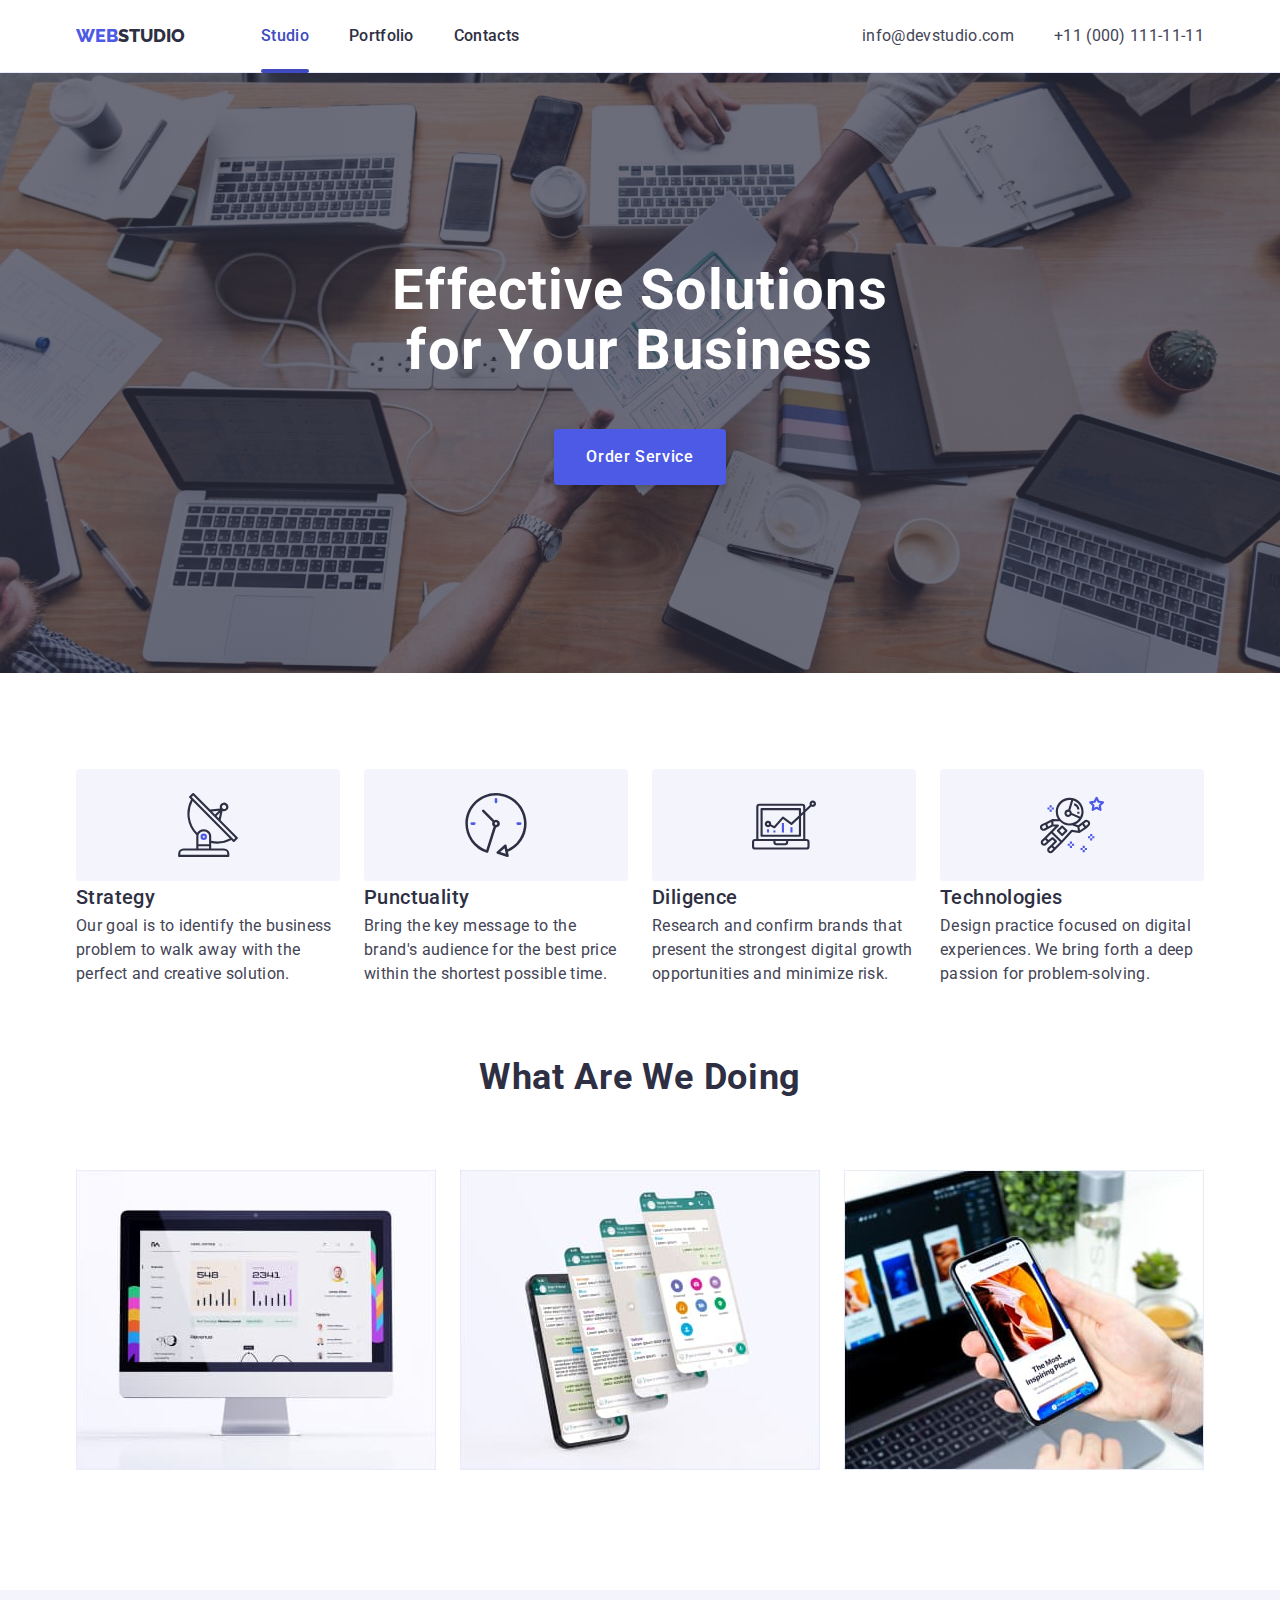
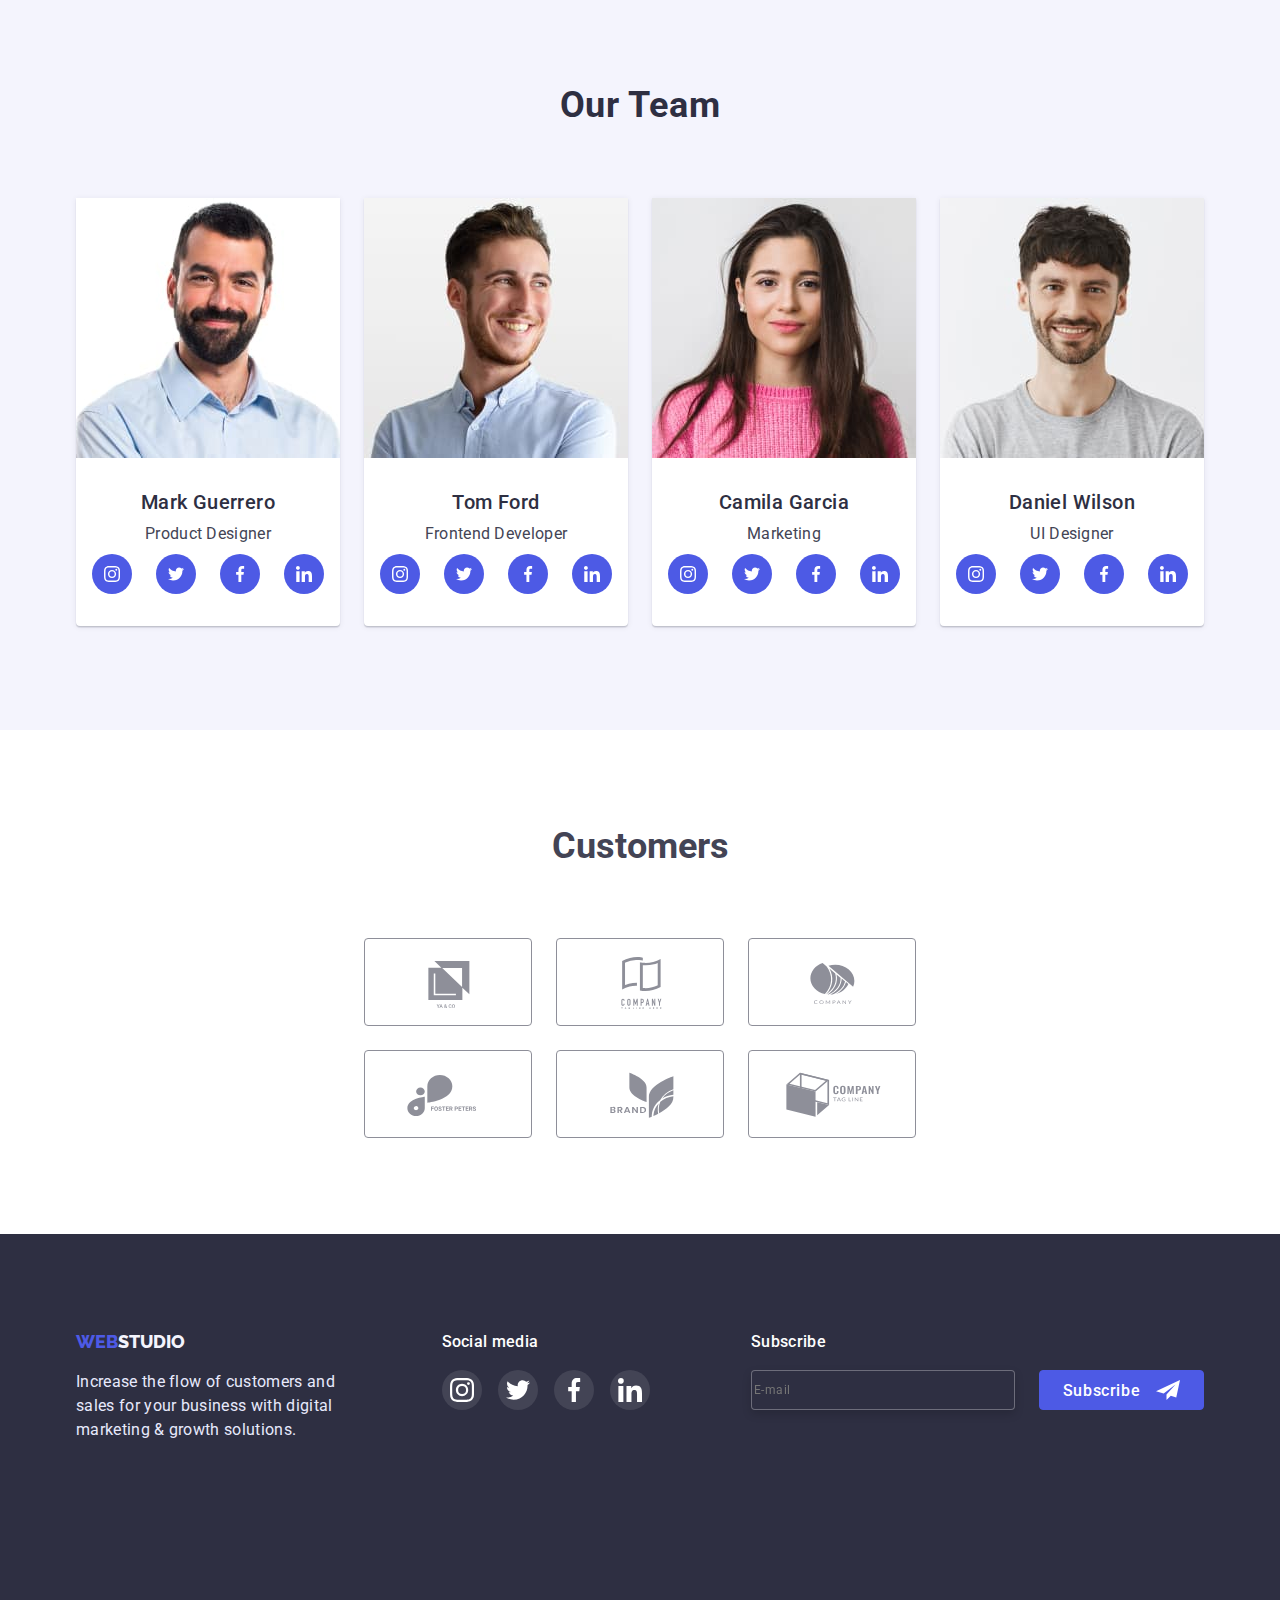
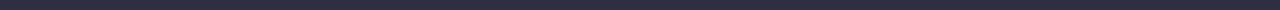
==== commit 63d2ee96: "fix" ====
--- a/index.html
+++ b/index.html
@@ -132,7 +132,7 @@
     <main>
       <!-- Hero -->
       <section class="hero-section">
-        <div class="banner-container">
+        <div class="container">
           <h1 class="hero-title">Effective Solutions for Your Business</h1>
           <button class="hero-button" data-modal-open type="button">
             Order Service
@@ -142,7 +142,7 @@
 
       <!-- Features -->
       <section class="features-section">
-        <div class="features-container">
+        <div class="container">
           <h2 class="visually-hidden">Features</h2>
           <ul class="features-list">
             <li class="features-item">
@@ -237,7 +237,7 @@
 
       <!-- Team -->
       <section class="team-section">
-        <div class="container">
+        <div class="team-container">
           <h2 class="team-title">Our Team</h2>
           <ul class="team-list">
             <li class="team-item">
@@ -427,7 +427,7 @@
 
       <!-- Customers -->
       <section class="customers-section">
-        <div class="customers-container">
+        <div class="container">
           <h2 class="customers-title">Customers</h2>
           <ul class="customers-list list">
             <li class="customers-item">
--- a/css/styles.css
+++ b/css/styles.css
@@ -82,6 +82,7 @@
 .container {
   margin: 0 auto;
   padding: 0 15px;
+  max-width: 426px;
 }
 
 .header {
@@ -113,7 +114,7 @@
   height: 100%;
   background-color: #fff;
   padding: 40px;
-  margin-left: auto;
+  margin: 0 auto;
 }
 
 .no-scroll {
@@ -126,6 +127,8 @@
   flex-direction: column;
   justify-content: space-between;
   overflow-y: auto;
+  max-width: 426px;
+  margin: 0 auto;
 }
 
 .menu-close {
@@ -142,21 +145,25 @@
   transition-duration: 250ms;
 }
 
-.mob-menu-list {
+.mob-menu-list li:not(:last-child) {
+  margin-bottom: 40px;
+}
+
+.mob-menu-link {
+  display: block;
   font-weight: 700;
   font-size: 36px;
   line-height: 1.2;
   letter-spacing: 0.02em;
   color: #2e2f42;
-  margin-bottom: 24px;
-}
-
-.mob-menu-link {
-  display: block;
-  margin-bottom: 40px;
+  color: #2E2F42;
   transition-property: color;
   transition-timing-function: cubic-bezier(0.4, 0, 0.2, 1);
   transition-duration: 250ms;
+}
+
+.mob-menu-link.active {
+  color: #404BBF;
 }
 
 .mob-menu-link:not(:last-child) {
@@ -190,9 +197,10 @@
   display: block;
   font-style: normal;
   font-weight: 600;
-  font-size: 36px;
+  font-size: 20px;
   line-height: 1.2;
   margin-bottom: 40px;
+  color: #4D5AE5;
 }
 
 .menu-soc-list {
@@ -232,7 +240,6 @@
   line-height: 1.33;
   text-transform: uppercase;
   color: #4d5ae5;
-  margin-right: 76px;
 }
 
 .logo {
@@ -328,11 +335,13 @@
 }
 
 .features-section {
-  padding-top: 120px;
+  padding: 96px 0;
 }
 
 .features-container {
   padding: 0 15px;
+  margin: 0 auto;
+  max-width: 426px;
 }
 
 .features-rectangle {
@@ -366,16 +375,15 @@
 .features-list {
   display: flex;
   flex-wrap: wrap;
-  max-width: 428px;
-  margin: 0 auto;
-}
-
-.features-item {
-  padding-bottom: 72px;
-}
-
-.features-item:last-child {
-  padding-bottom: 96px;
+  margin: 0 auto;
+}
+
+.features-item:not(:last-child) {
+  margin-bottom: 72px;
+}
+
+.features-list {
+  padding-bottom: 0;
 }
 
 .features-subtitle {
@@ -416,8 +424,8 @@
 }
 
 .team-section {
-  padding-top: 120px;
-  padding-bottom: 120px;
+  padding-top: 96px;
+  padding-bottom: 128px;
   background-color: var(--light-mode-bg);
 }
 
@@ -503,8 +511,7 @@
 }
 
 .customers-section {
-  padding-top: 130px;
-  padding-bottom: 120px;
+  padding: 96px 0;
 }
 
 .customers-title {
@@ -694,13 +701,14 @@
   top: 50%;
   left: 50%;
   transform: translate(-50%, -50%);
-  width: 392px;
+  max-width: 392px;
+  width: 85%;
   min-height: 576px;
   background: #fcfcfc;
   box-shadow: 0px 1px 1px rgba(0, 0, 0, 0.14), 0px 1px 3px rgba(0, 0, 0, 0.12),
     0px 2px 1px rgba(0, 0, 0, 0.2);
   border-radius: 4px;
-  padding: 24px;
+  padding: 24px;  
 }
 
 .modal-close {
@@ -888,14 +896,12 @@
 .footer-container {
   display: flex;
   flex-direction: column;
-  max-width: 1158px;
+  max-width: 426px;
   margin: 0 auto;
   padding: 0 15px;
 }
 
 .footer-section {
-  margin-right: 120px;
-  margin: 0 auto;
   text-align: center;
 }
 
@@ -922,7 +928,7 @@
   color: var(--footer-text-color);
   width: 264px;
   text-align: start;
-  padding-bottom: 72px;
+  margin: 0 auto;
 }
 
 .footer-soc-section {
@@ -942,7 +948,7 @@
 .footer-soc-list {
   display: flex;
   gap: 16px;
-  padding-bottom: 72px;
+  margin-bottom: 72px;
 }
 
 .footer-soc-item {
--- a/css/mobile.css
+++ b/css/mobile.css
@@ -2,6 +2,7 @@
   .container {
     margin: 0 auto;
     padding: 0 15px;
+    max-width: 426px;
   }
 
   .hero-section {
@@ -38,15 +39,10 @@
     margin-bottom: 72px;
   }
 
-  .features-list {
+  .features-list:last-child {
     display: flex;
     flex-wrap: wrap;
     padding-bottom: 0;
-    width: calc((100% - 24) / 2);
-  }
-
-  .features-item:last-child {
-    padding-bottom: 96px;
   }
 
   .features-subtitle {
@@ -61,20 +57,29 @@
     display: none;
   }
 
+  .doing-img {
+    width: 360px;
+  }
+
+  .team-container {
+    max-width: 426px;
+    margin: 0 auto;
+  }
+
   .team-list {
     gap: 72px 24px;
-  }
-
-  .customers-list {
-    margin: 0 auto;
-    max-width: 552px;
   }
 
   .filter-button-list {
     max-width: 428px;
   }
 
-  .modal {
-    width: 408px;
+  .modal-close:is(:hover, :focus) {
+    background-color: var(--active-states-color);
+    fill: #fff;
+  }
+
+  .footer-text {
+    margin-bottom: 72px;
   }
 }
--- a/css/tablet.css
+++ b/css/tablet.css
@@ -1,4 +1,9 @@
 @media screen and (min-width: 768px) {
+  .container {
+    max-width: 766px;
+    margin: 0 auto;
+  }
+
   .header-list {
     display: flex;
     gap: 40px;
@@ -13,6 +18,10 @@
     display: flex;
   }
 
+  .logo-navigation {
+    margin-right: 120px;
+  }
+
   .header-address {
     display: flex;
     align-items: center;
@@ -23,7 +32,7 @@
     justify-content: end;
     flex-wrap: wrap;
     font-style: normal;
-    max-width: 119px;    
+    max-width: 119px;
   }
 
   .nav-link {
@@ -61,11 +70,6 @@
     transition-duration: 250ms;
   }
 
-  .banner-container {
-    margin: 0 auto;
-    padding: 0 15px;
-  }
-
   .container {
     margin: 0 auto;
     padding: 0 15px;
@@ -97,27 +101,23 @@
     margin-bottom: 40px;
   }
 
-  .features-container {
-    max-width: 736px;
-    margin: 0 auto;
+  .features-section .container {
+    padding: 0;
   }
 
   .features-list {
     display: flex;
-    align-items: center;
     justify-content: center;
     flex-wrap: wrap;
-    min-width: 736px;
+    gap: 24px;
   }
 
   .features-item {
-    max-width: 356px;
-    width: calc((100% - 24) / 2);
-    padding-bottom: 72px;
-  }
-
-  .features-item:last-child {
-    padding-bottom: 72px;
+    max-width: 350px;
+  }
+
+  .features-item:nth-child(n + 3) {
+    margin-bottom: 0;
   }
 
   .features-subtitle {
@@ -129,6 +129,16 @@
     display: none;
   }
 
+  .team-container {
+    max-width: 552px;
+    margin: 0 auto;
+  }
+
+  .team-section {
+    padding-top: 96px;
+    padding-bottom: 104px;
+  }
+
   .team-list {
     max-width: 100%;
   }
@@ -141,6 +151,7 @@
     flex-wrap: wrap;
     max-width: 552px;
     margin: 0 auto;
+    gap: 24px;
   }
 
   .filter-list {
@@ -166,6 +177,11 @@
     max-width: 100%;
   }
 
+  .modal-close:is(:hover, :focus) {
+    background-color: var(--active-states-color);
+    fill: #fff;
+  }
+
   .footer-container {
     flex-wrap: wrap;
     flex-direction: row;
--- a/css/desktop.css
+++ b/css/desktop.css
@@ -4,7 +4,11 @@
     padding: 0 15px;
     max-width: 1158px;
   }
-  
+
+  .logo-navigation {
+    margin-right: 76px;
+  }
+
   .header-list,
   .address-link {
     display: flex;
@@ -161,15 +165,14 @@
     gap: 24px;
   }
 
-  .customers-list {
-    max-width: 1158px;
-    margin: 0 auto;
-  }
-
   .footer-container {
     display: flex;
     max-width: 1158px;
     margin: 0 auto;
     padding: 0 15px;
   }
+
+  .footer-section {
+    margin: 0;
+  }
 }
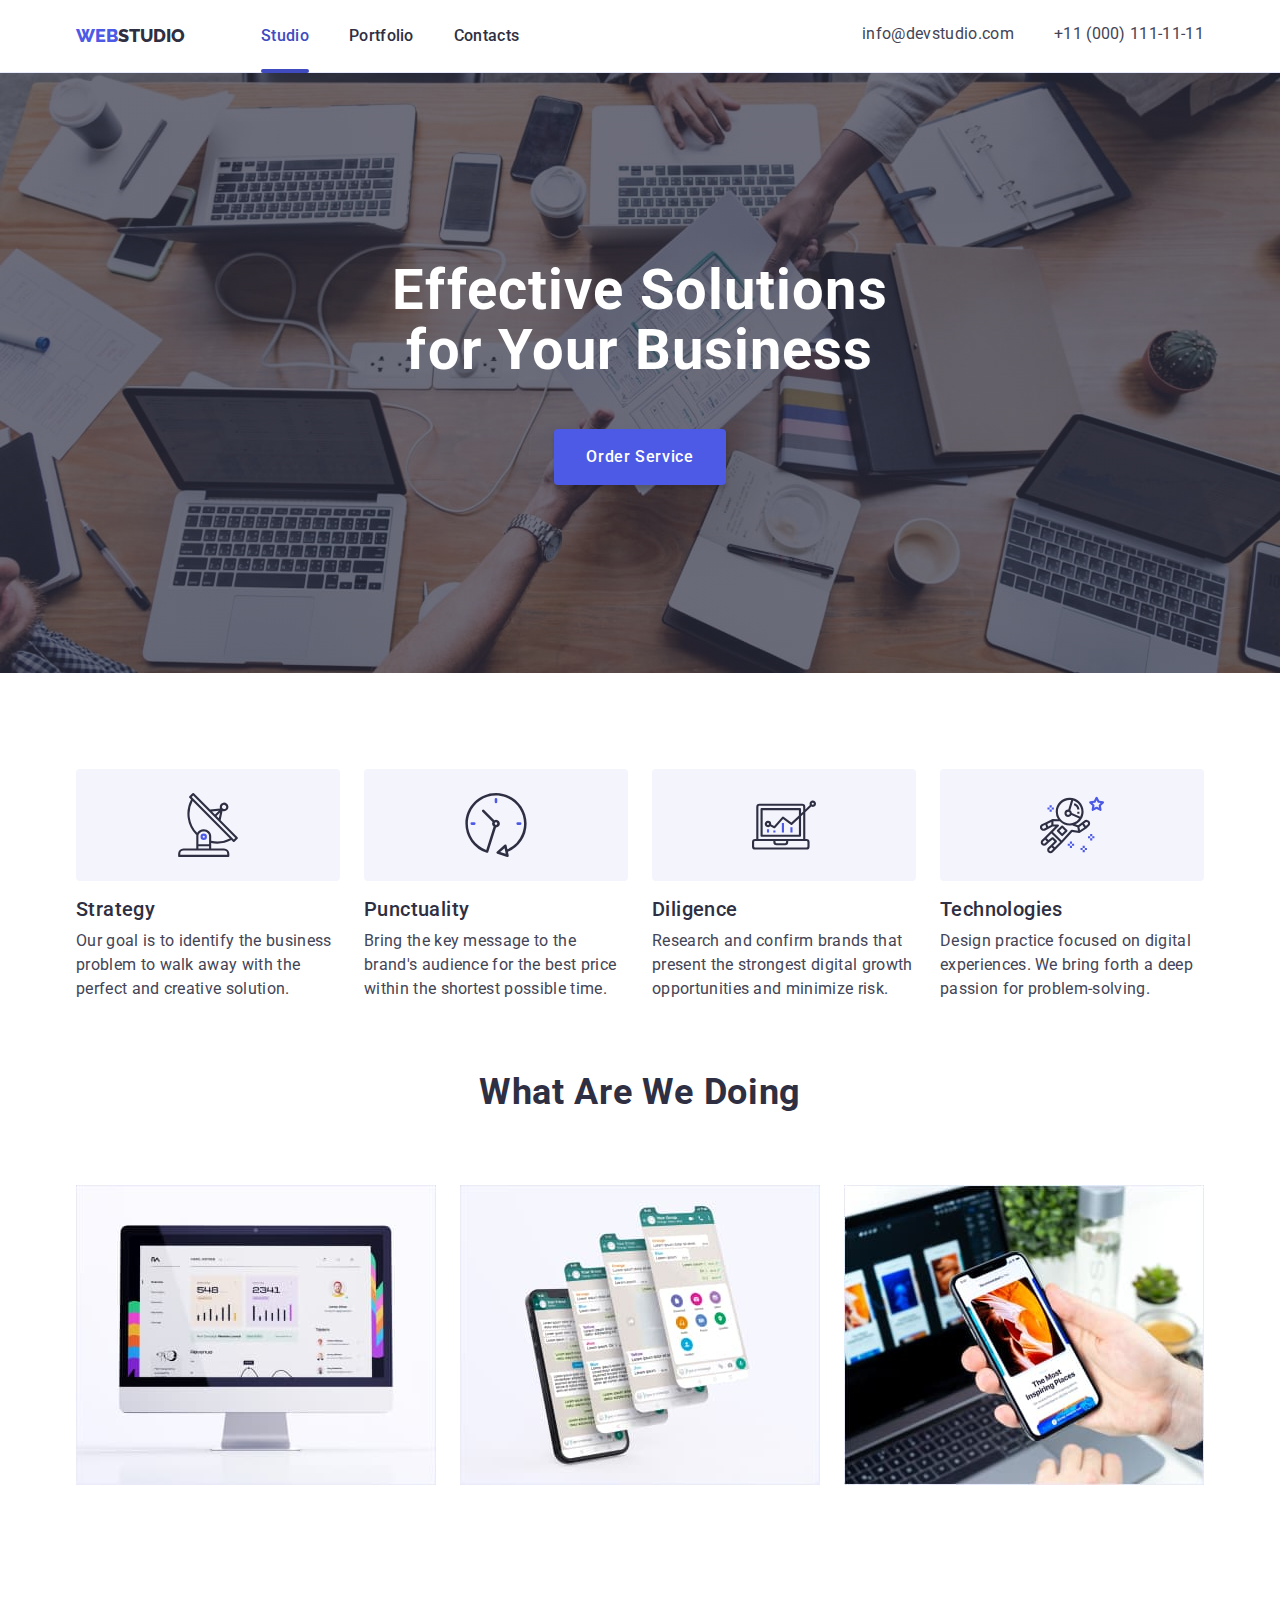
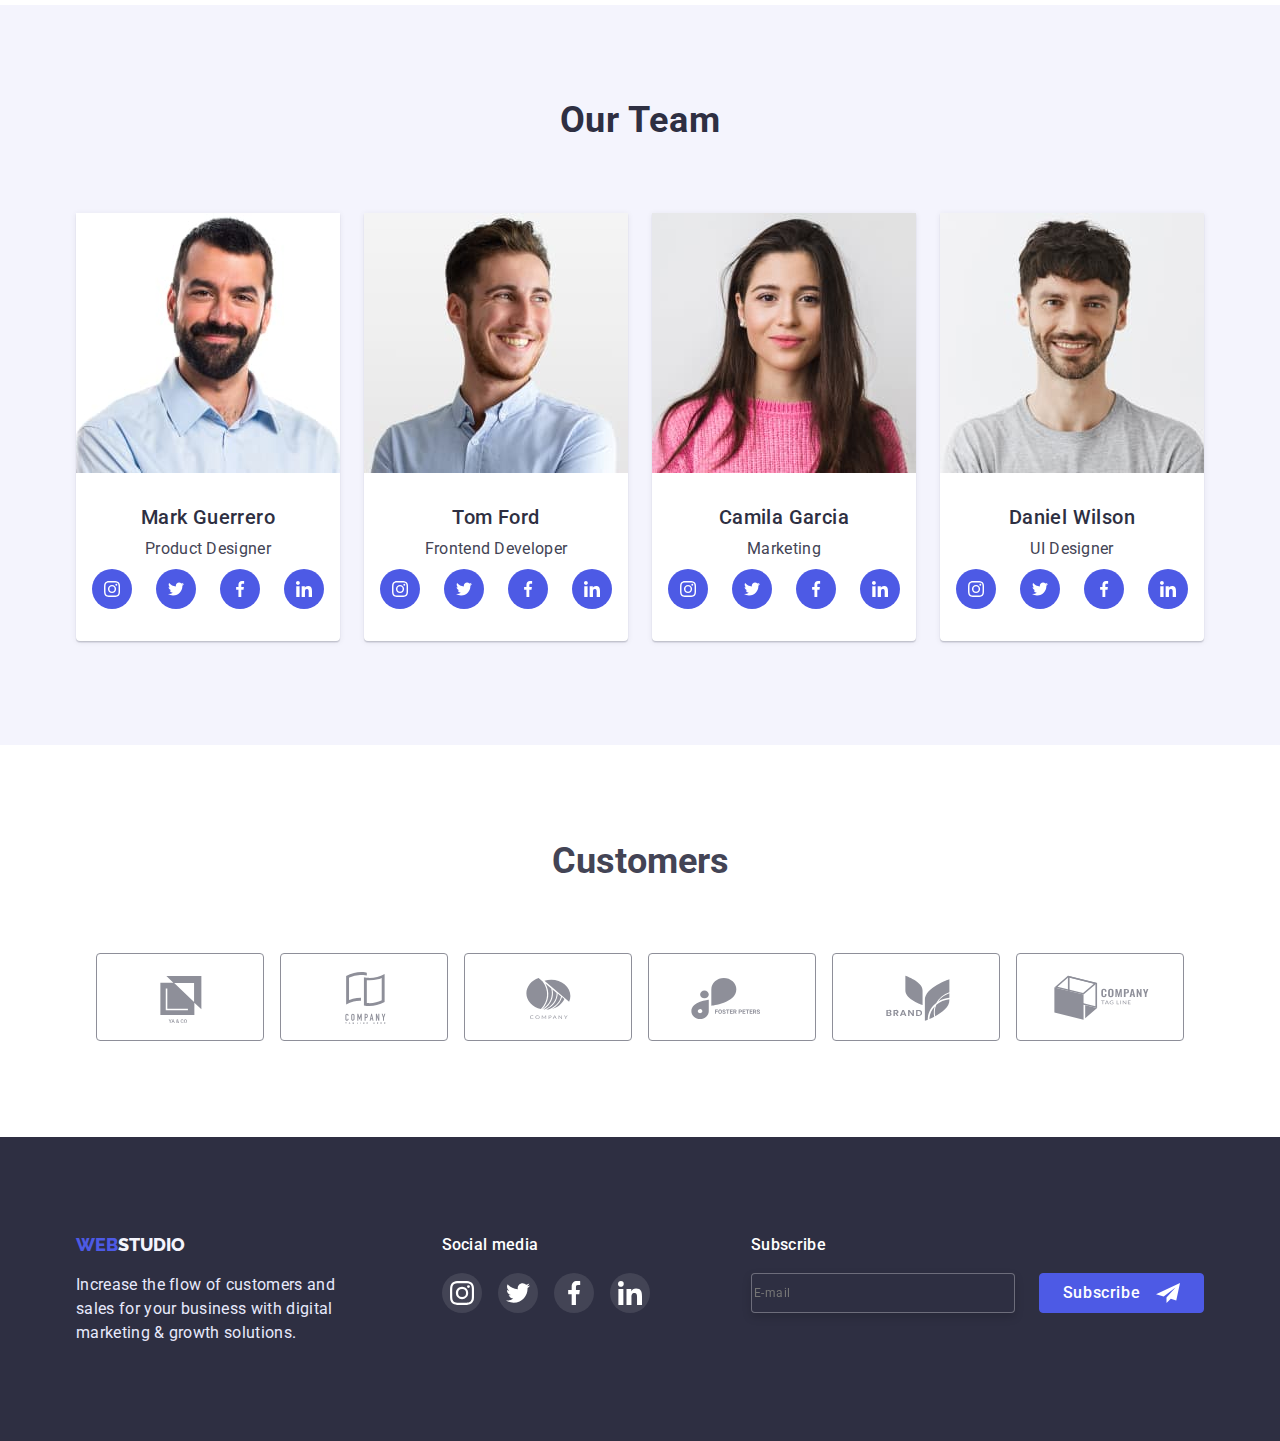
==== commit cae37f00: "fix" ====
--- a/index.html
+++ b/index.html
@@ -427,7 +427,7 @@
 
       <!-- Customers -->
       <section class="customers-section">
-        <div class="container">
+        <div class="customers-container">
           <h2 class="customers-title">Customers</h2>
           <ul class="customers-list list">
             <li class="customers-item">
@@ -517,14 +517,14 @@
             </div>
 
             <div class="modal-field">
-              <label class="modal-input-text" for="e-mail">E-male</label>
+              <label class="modal-input-text" for="email">E-male</label>
               <div class="input-wrap">
                 <input
-                  aria-label="E-mail"
-                  type="e-mail"
-                  name="e-mail"
+                  aria-label="email"
+                  type="email"
+                  name="email"
                   class="modal-input"
-                  id="e-mail"
+                  id="email"
                 />
                 <svg class="modal-icon" width="18" height="24">
                   <use href="./images/icons.svg#icon-email-black"></use>
@@ -556,7 +556,7 @@
                     <use href="./images/icons.svg#icon-check"></use>
                   </svg>
                 </span>
-                <label for="policy"
+                <label type="policy"
                   >I accept the terms and conditions of the</label
                 >
                 <a class="check-text-link" href="">Privacy Policy</a>
--- a/css/styles.css
+++ b/css/styles.css
@@ -250,6 +250,7 @@
   display: flex;
   align-items: center;
   height: 72px;
+  padding: 0 15px;
 }
 
 .header-navigation {
@@ -531,7 +532,7 @@
 }
 
 .customers-item {
-  width: 168px;
+  width: calc((100% - 16px) / 2);
   height: 88px;
 }
 
--- a/css/mobile.css
+++ b/css/mobile.css
@@ -64,10 +64,17 @@
   .team-container {
     max-width: 426px;
     margin: 0 auto;
+    padding: 0 15px;
   }
 
   .team-list {
     gap: 72px 24px;
+  }
+
+  .customers-container {
+    max-width: 456px;
+    margin: 0 auto;
+    padding: 0 15px;
   }
 
   .filter-button-list {
--- a/css/tablet.css
+++ b/css/tablet.css
@@ -1,6 +1,7 @@
 @media screen and (min-width: 768px) {
   .container {
     max-width: 766px;
+    padding: 0 15px;
     margin: 0 auto;
   }
 
@@ -58,6 +59,10 @@
     color: var(--pressed-state-color);
   }
 
+  .address-list li:first-child {
+    margin-bottom: 4px;
+  }
+
   .address-link {
     font-weight: 400;
     font-size: 12px;
@@ -70,12 +75,6 @@
     transition-duration: 250ms;
   }
 
-  .container {
-    margin: 0 auto;
-    padding: 0 15px;
-    max-width: 736px;
-  }
-
   .hero-section {
     min-height: 436px;
     width: 100%;
@@ -101,10 +100,6 @@
     margin-bottom: 40px;
   }
 
-  .features-section .container {
-    padding: 0;
-  }
-
   .features-list {
     display: flex;
     justify-content: center;
@@ -132,6 +127,7 @@
   .team-container {
     max-width: 552px;
     margin: 0 auto;
+    padding: 0 15px;
   }
 
   .team-section {
@@ -147,13 +143,20 @@
     width: calc((100% - 24px) / 2);
   }
 
+  .customers-container {
+    max-width: 582px;
+    margin: 0 auto;
+    padding: 0 15px;
+  }
+
   .customers-list {
     flex-wrap: wrap;
-    max-width: 552px;
-    margin: 0 auto;
-    gap: 24px;
-  }
-
+  }
+
+  .customers-item {
+    width: calc((100% - 32px) / 3);
+  }
+  
   .filter-list {
     display: flex;
     flex-wrap: wrap;
@@ -185,7 +188,8 @@
   .footer-container {
     flex-wrap: wrap;
     flex-direction: row;
-    max-width: 552px;
+    max-width: 582px;
+    padding: 0 15px;
   }
 
   .footer-section {
@@ -209,5 +213,6 @@
     display: flex;
     margin-right: 24px;
     width: 264px;
+    margin-bottom: 0;
   }
 }
--- a/css/desktop.css
+++ b/css/desktop.css
@@ -54,6 +54,7 @@
     line-height: 1.5;
     letter-spacing: 0.02em;
     color: var(--primary-text-color);
+    margin-bottom: 0;
     transition-property: color;
     transition-timing-function: cubic-bezier(0.4, 0, 0.2, 1);
     transition-duration: 250ms;
@@ -61,6 +62,7 @@
 
   .team-section > .container {
     max-width: 1158px;
+    padding: 0 15px;
   }
 
   .hero-section {
@@ -141,10 +143,11 @@
     text-align: start;
     font-weight: 500;
     font-size: 20px;
-    line-height: 1.2px;
+    line-height: 1.2;
     letter-spacing: 0.02em;
     color: #2e2f42;
     padding: 8px 0;
+    margin: 0;
   }
 
   .features-text {
@@ -156,6 +159,12 @@
 
   .doing-section {
     display: block;
+  }
+
+  .team-container {
+    max-width: 1158px;
+    margin: 0 auto;
+    padding: 0 15px;
   }
 
   .team-list {
@@ -165,14 +174,34 @@
     gap: 24px;
   }
 
+  .customers-container {
+    max-width: 1158px;
+    margin: 0 auto;
+    padding: 0 15px;
+  }
+
+  .customers-item {
+    width: calc((100% - 120px) / 6);
+  }
   .footer-container {
     display: flex;
     max-width: 1158px;
     margin: 0 auto;
-    padding: 0 15px;
   }
 
   .footer-section {
     margin: 0;
   }
+
+  .footer-text {
+    margin-bottom: 0;
+  }
+
+  .footer-soc-section {
+    margin-bottom: 0;
+  }
+
+  .footer-soc-list {
+    margin-bottom: 0;
+  }
 }
